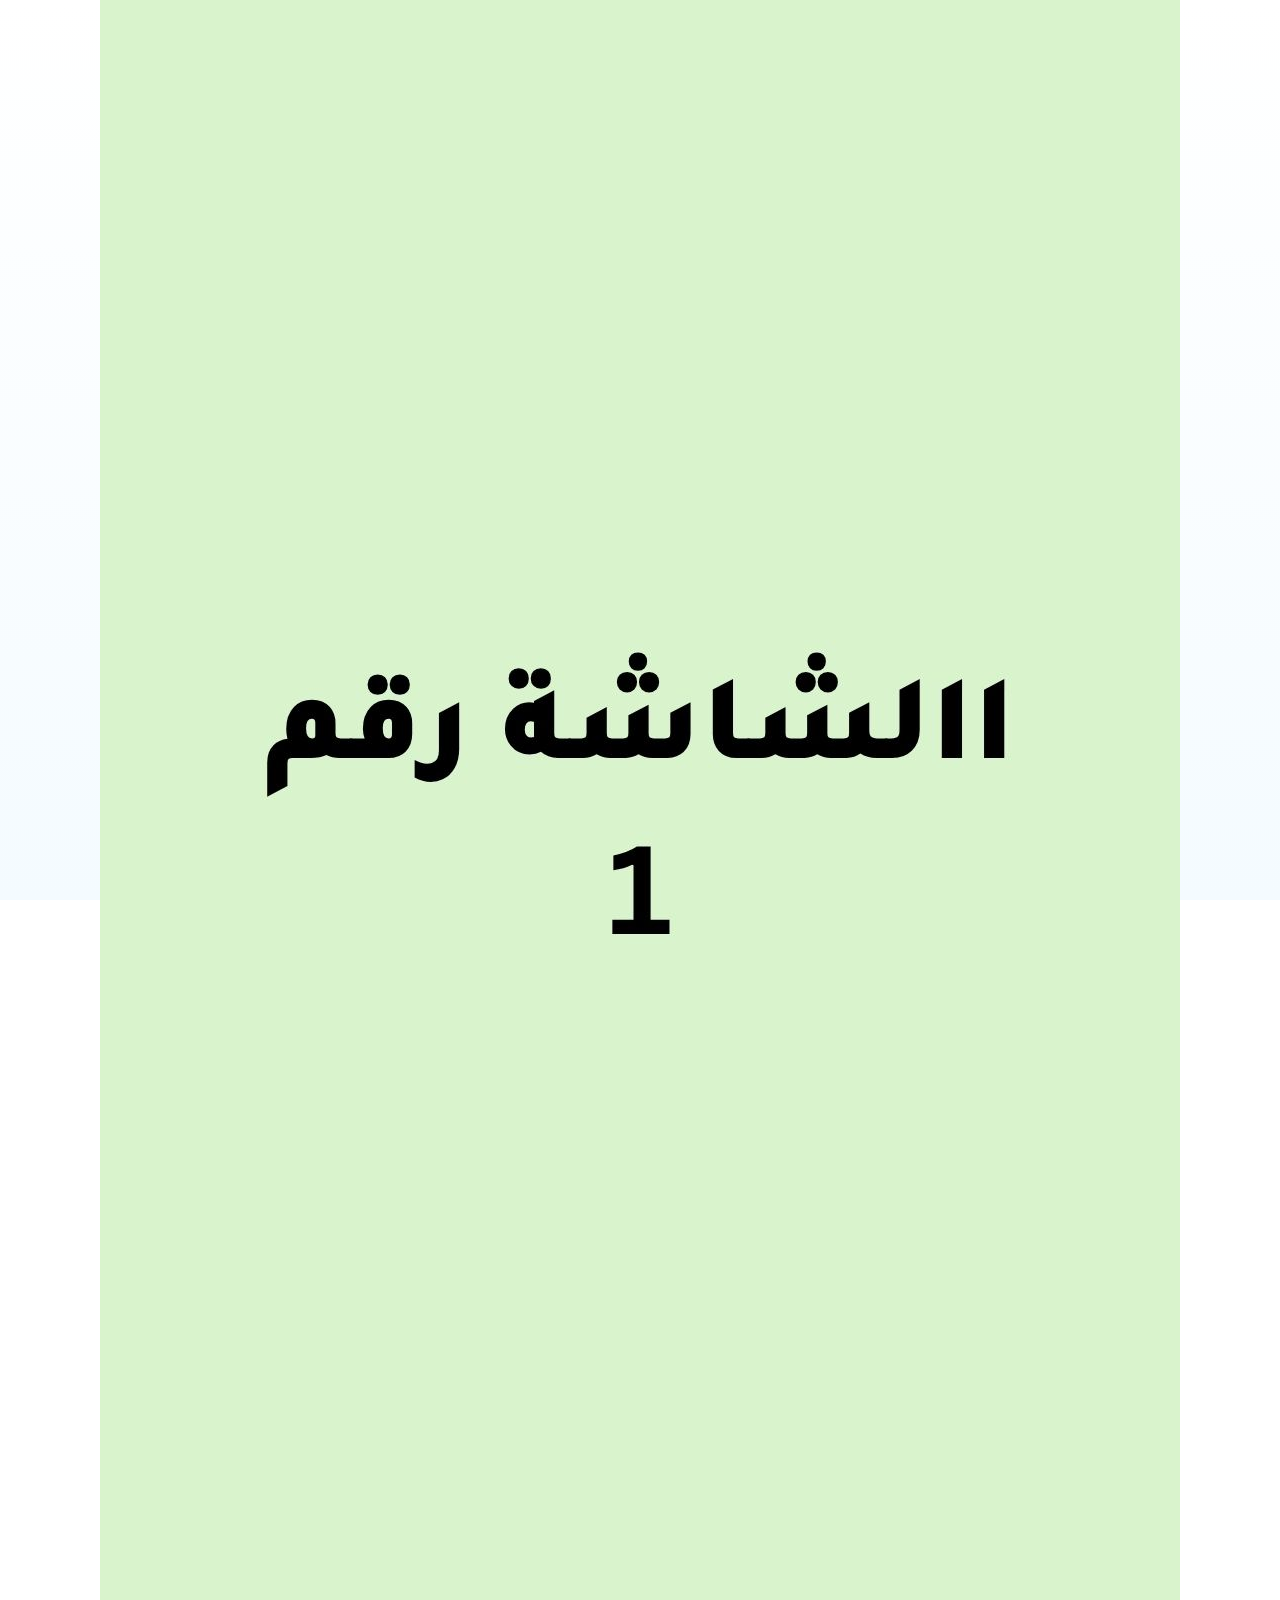
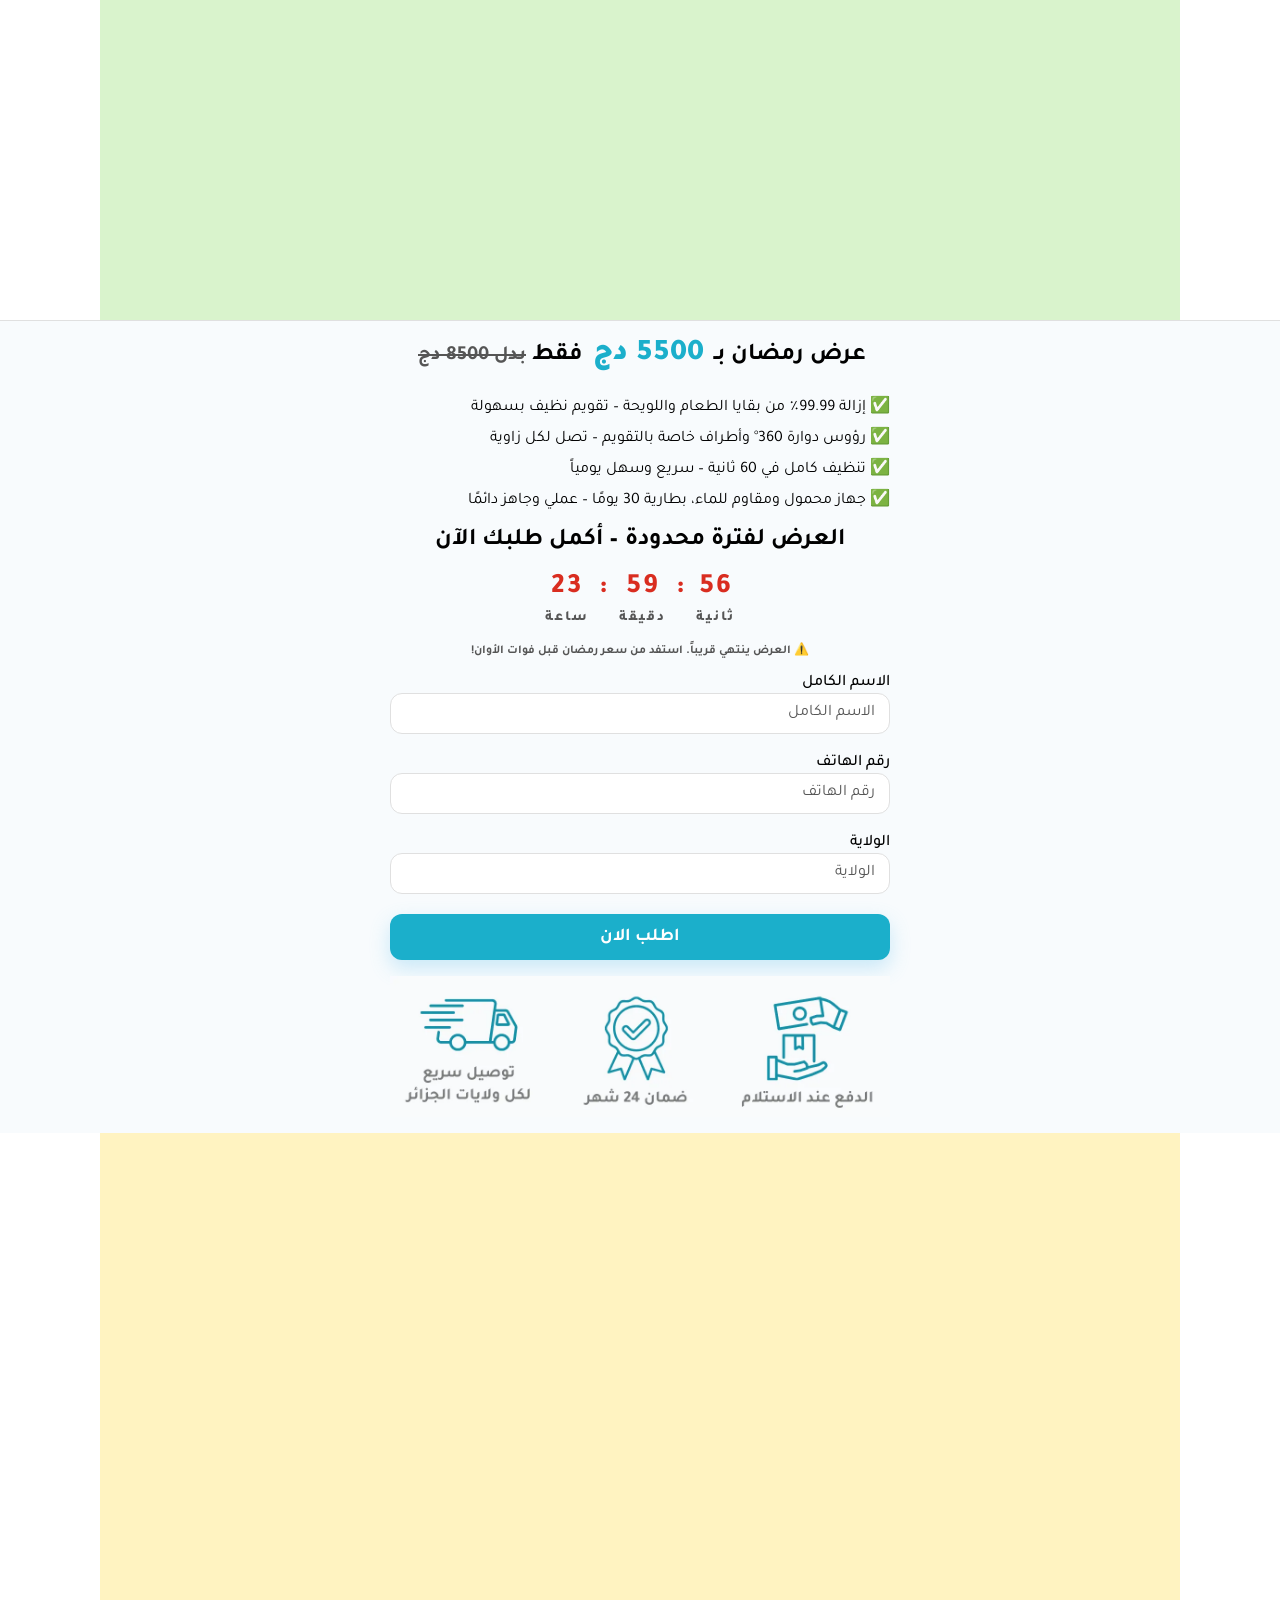
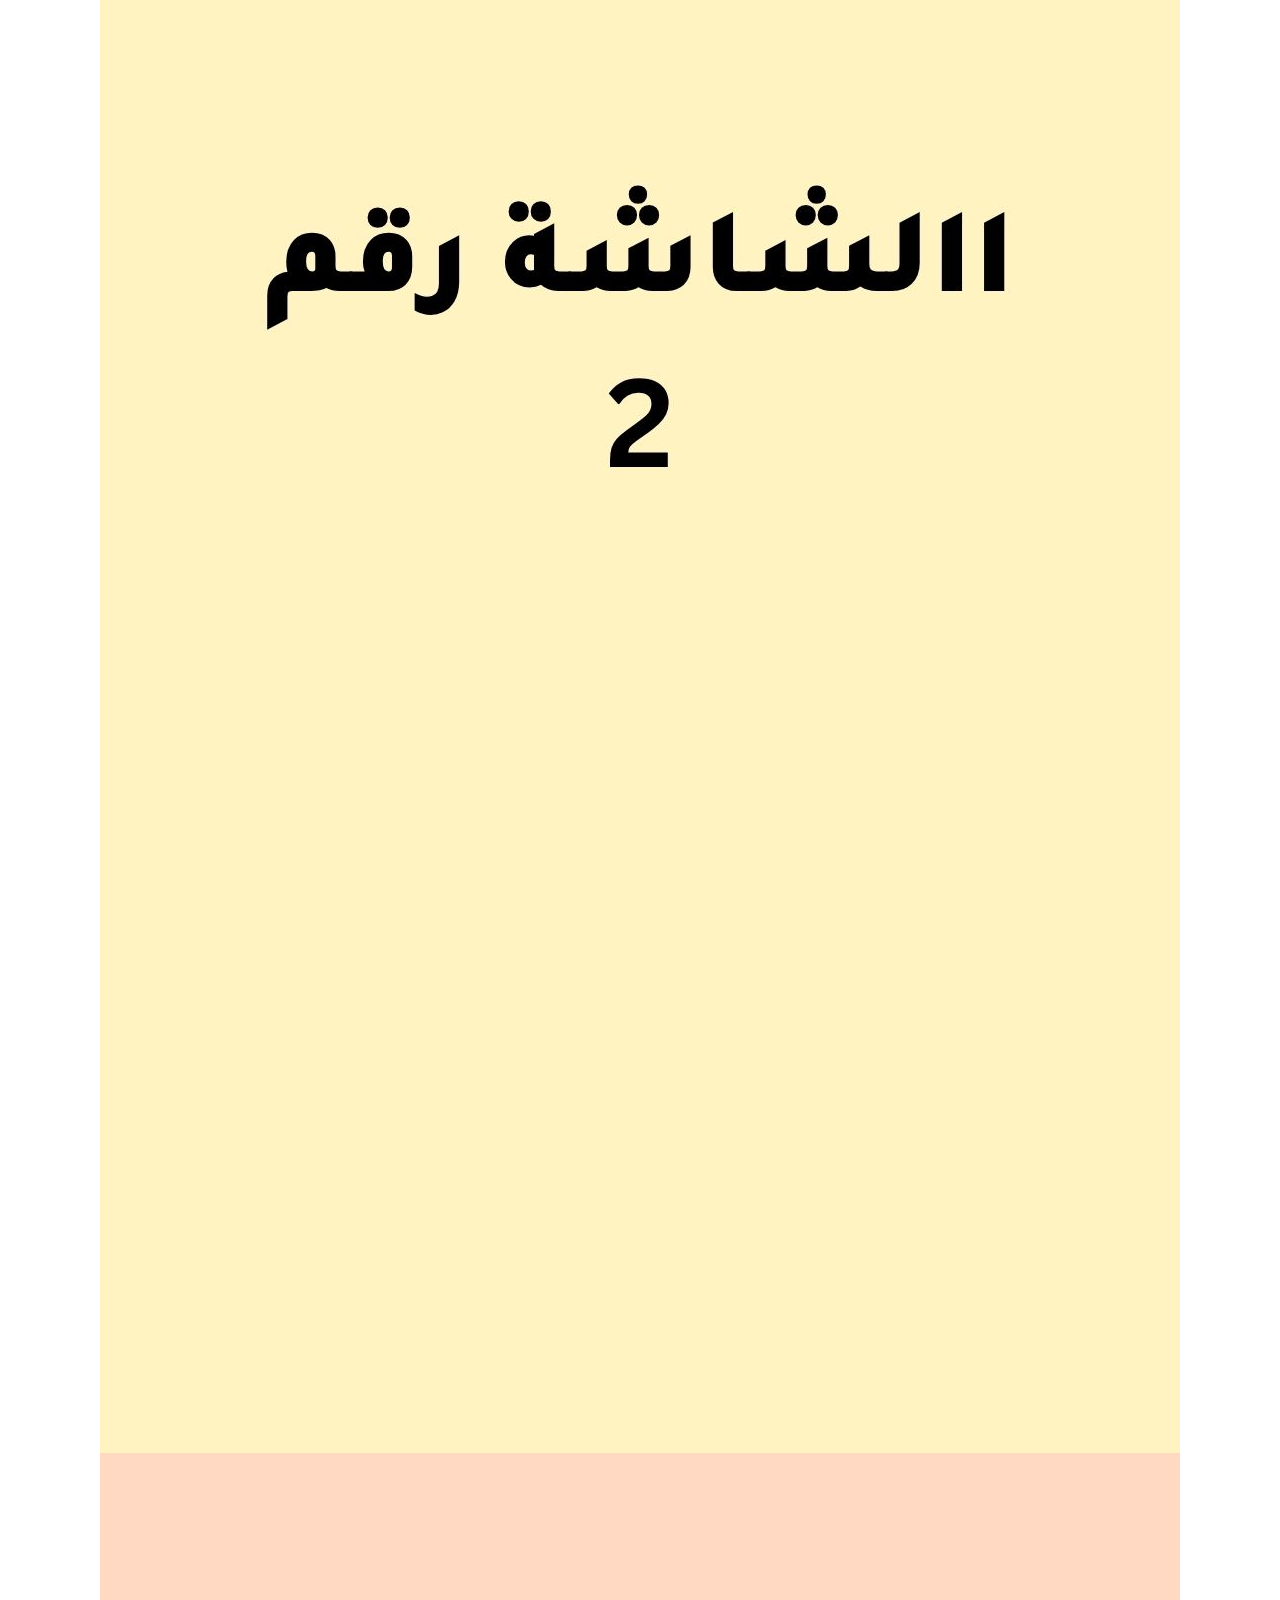
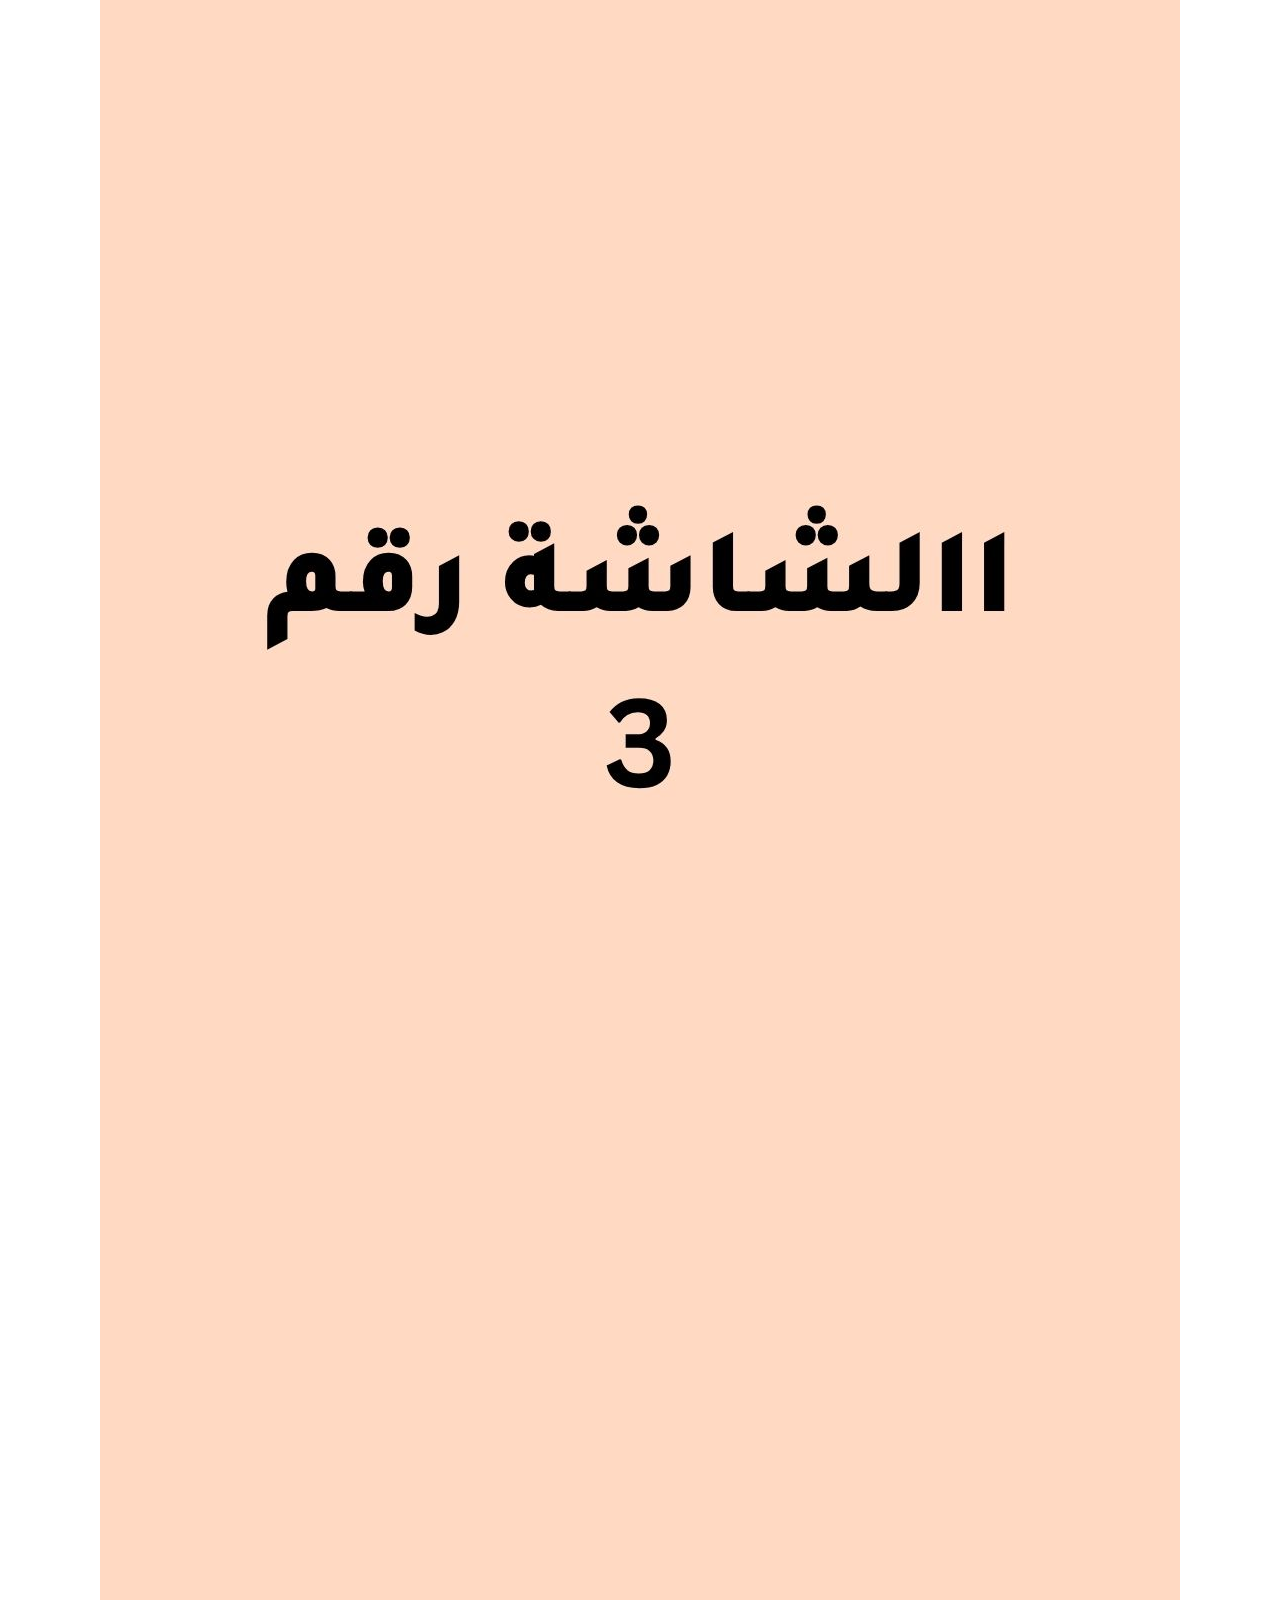
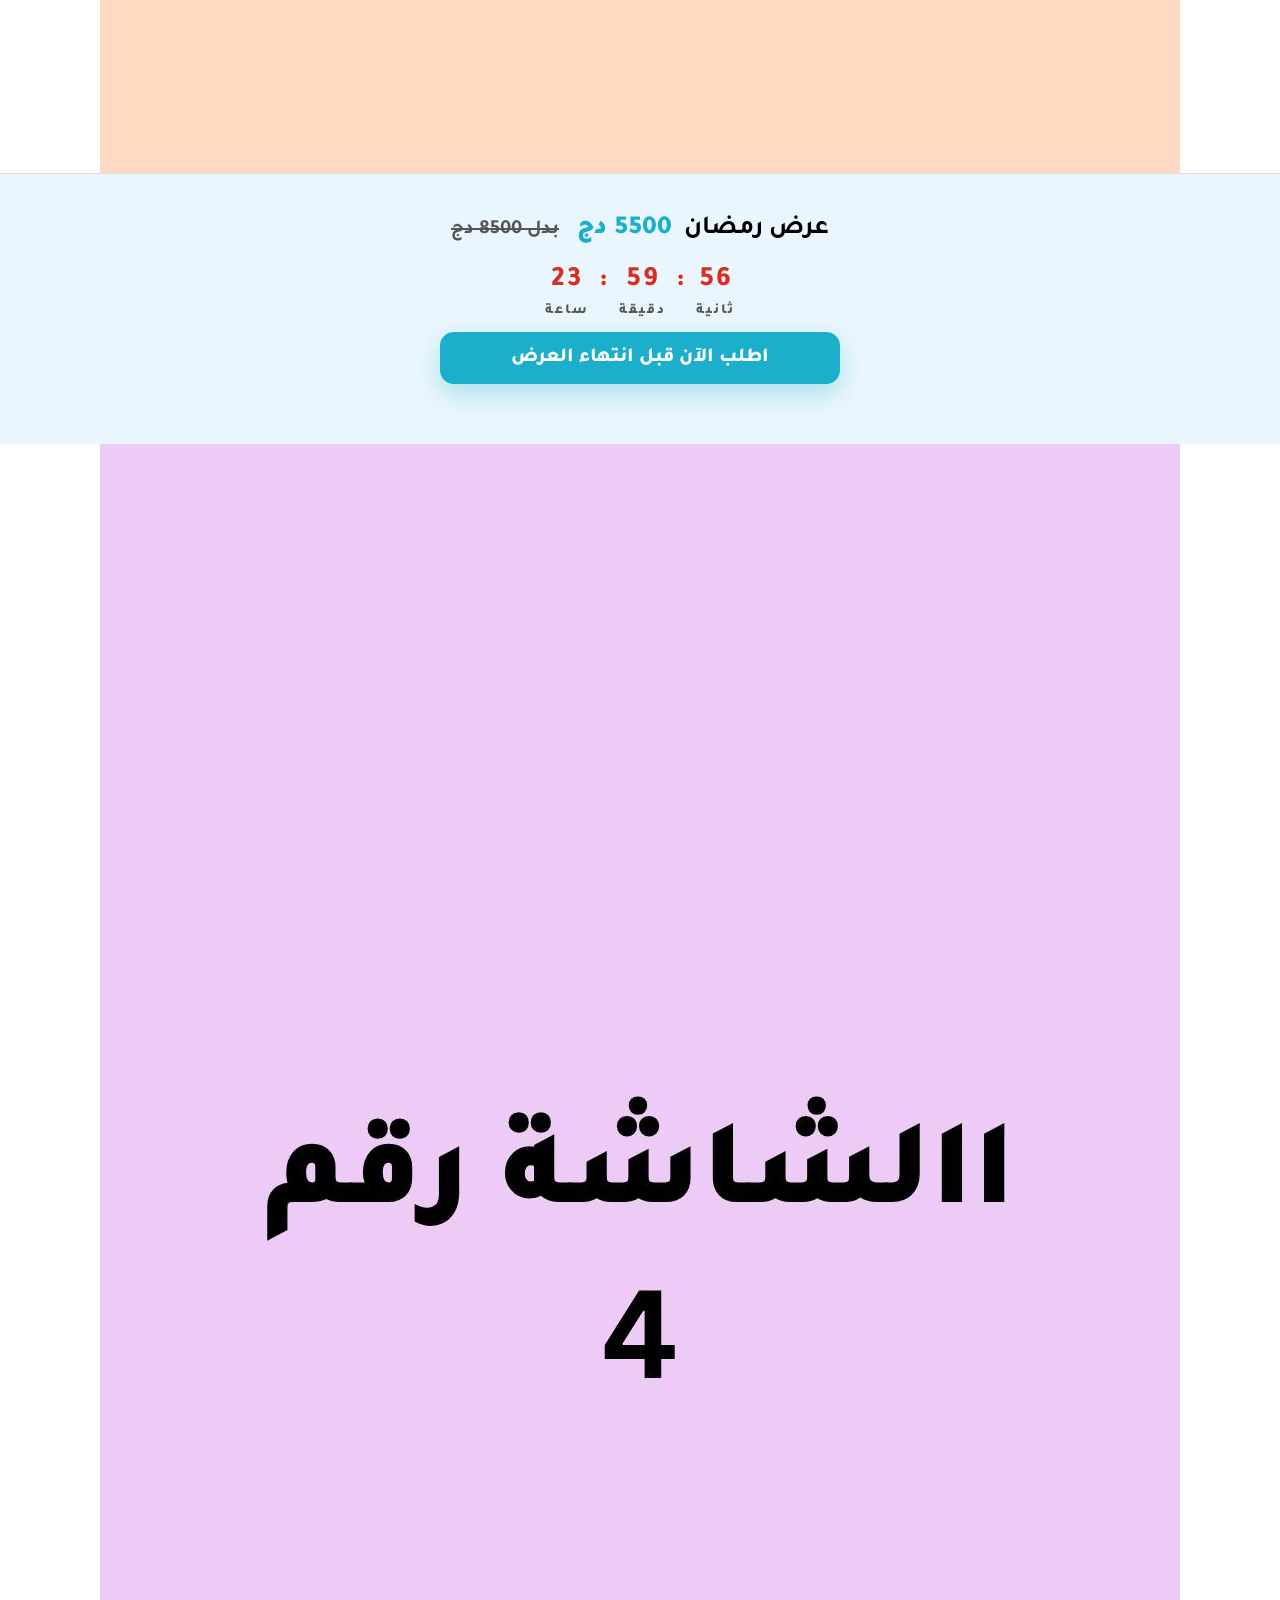
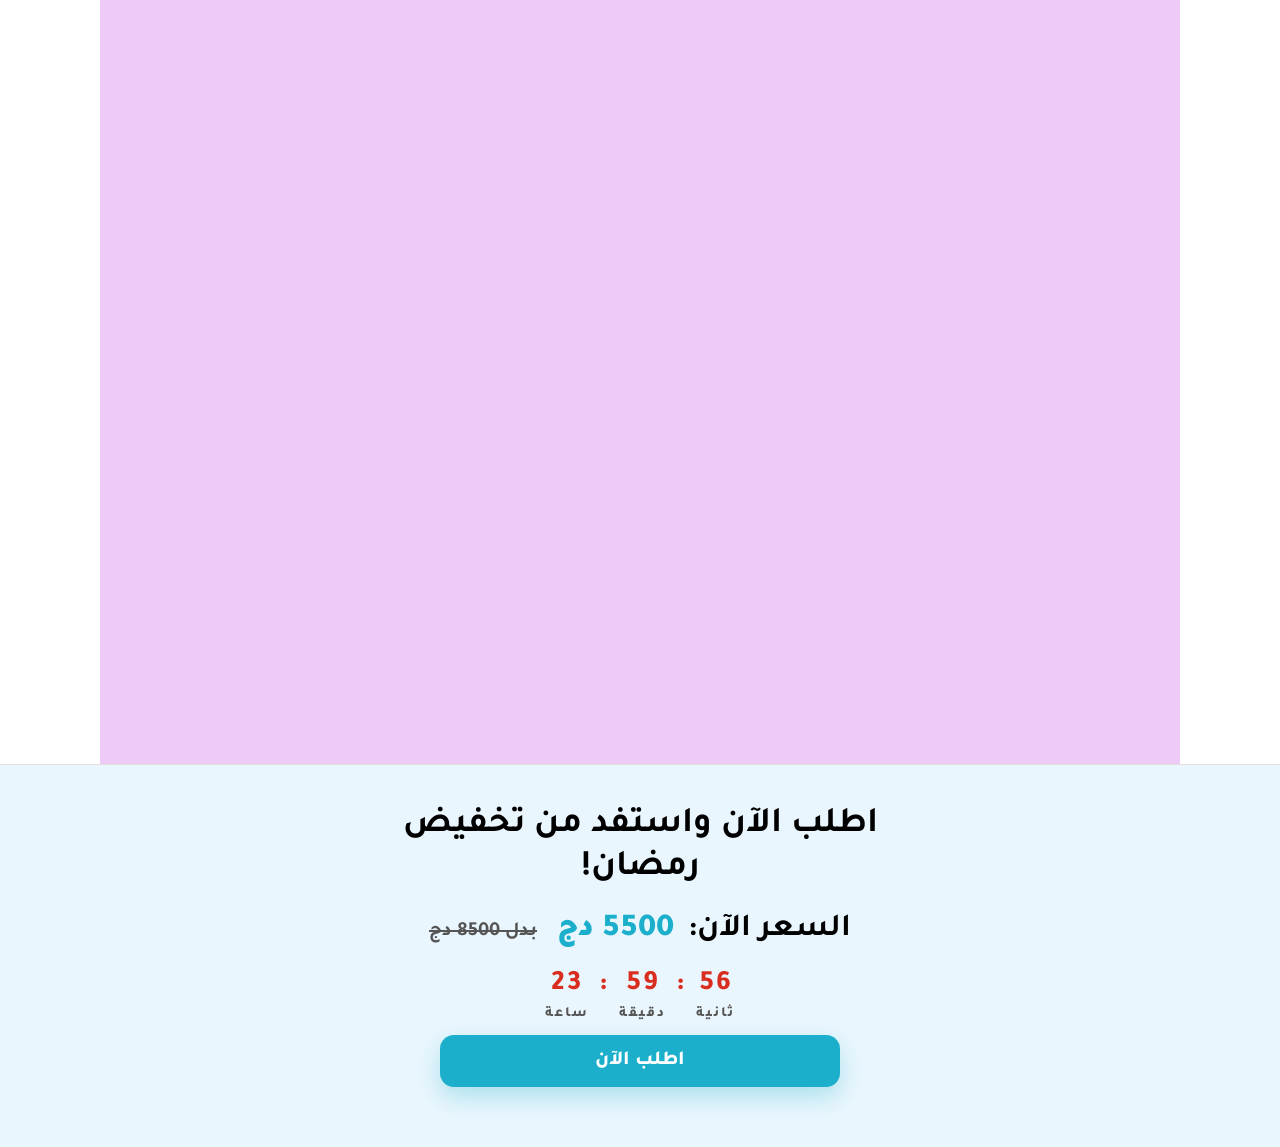
==== dum-target-a.html @ c903010b "Initial commit" ====
<!DOCTYPE html>
<html lang="ar" dir="rtl">
    <head>
        <meta charset="UTF-8">
        <meta name="viewport"
            content="width=device-width, initial-scale=1, viewport-fit=cover">
        <title></title>

        <!-- Google Fonts Tajawal -->
        <link rel="preconnect" href="https://fonts.googleapis.com">
        <link rel="preconnect" href="https://fonts.gstatic.com" crossorigin>
        <link
            href="https://fonts.googleapis.com/css2?family=Tajawal:wght@200;300;400;500;700;800;900&display=swap"
            rel="stylesheet">

        <link rel="stylesheet" href="css/style.css">
        <script src="js/tracking.js"></script>
    </head>
    <body>

        <!-- Screen 1 -->
        <main class="screen">
            <img class="screen__img" src="img/pg1.jpg" alt="الشاشة 1">
        </main>

        <!-- === Formulaire de commande === -->
        <section id="order-section" class="order-form-section">
            <div class="form-container">
                <!-- Note de prix avant le titre -->
                <div class="offer-note tajawal-bold">
                    عرض رمضان بـ
                    <span class="current-price">5500 دج</span> فقط
                    <span class="old-price">بدل 8500 دج</span>
                </div>

                <!-- Points de réassurance avant le formulaire -->
                <div class="form-points">
                    <p>✅ إزالة 99.99٪ من بقايا الطعام واللويحة – تقويم نظيف
                        بسهولة</p>
                    <p>✅ رؤوس دوارة 360° وأطراف خاصة بالتقويم – تصل لكل
                        زاوية</p>
                    <p>✅ تنظيف كامل في 60 ثانية – سريع وسهل يومياً</p>
                    <p>✅ جهاز محمول ومقاوم للماء، بطارية 30 يومًا – عملي وجاهز
                        دائمًا</p>
                </div>

                <h5 class="tajawal-bold form-title">العرض لفترة محدودة – أكمل
                    طلبك الآن</h2>

                <div dir="ltr" class="countdown-box tajawal-bold">
                    <div class="time-box">
                        <span class="hours time-number">23</span>
                        <span class="time-label">ساعة</span>
                    </div>

                    <div class="time-box">
                        <span class="time-separator">:</span>
                        <span class="time-label">&nbsp;</span>
                    </div>

                    <div class="time-box">
                        <span class="minutes time-number">59</span>
                        <span class="time-label">دقيقة</span>
                    </div>

                    <div class="time-box">
                        <span class="time-separator">:</span>
                        <span class="time-label">&nbsp;</span>
                    </div>

                    <div class="time-box">
                        <span class="seconds time-number">00</span>
                        <span class="time-label">ثانية</span>
                    </div>
                </div>

                <h5 class="tajawal-bold form-note">⚠️ العرض ينتهي قريباً. استفد
                    من سعر رمضان قبل فوات الأوان!</h2>

                <form id="orderForm">
                    <label for="fullName" class="tajawal-medium">الاسم
                        الكامل</label>
                    <input type="text" id="fullName" name="fullName"
                        placeholder="الاسم الكامل" required
                        oninvalid="this.setCustomValidity('الرجاء إدخال الاسم الكامل')"
                        oninput="this.setCustomValidity('')">

                    <label for="phone" class="tajawal-medium">رقم الهاتف</label>
                    <input dir="rtl" type="tel" id="phone" name="phone"
                        placeholder="رقم الهاتف" required
                        pattern="^\+?\d{10,15}$"
                        oninvalid="this.setCustomValidity('الرجاء إدخال رقم هاتف صحيح')"
                        oninput="this.setCustomValidity('')">

                    <label for="departement"
                        class="tajawal-medium">الولاية</label>
                    <input type="text" id="departement" name="departement"
                        placeholder="الولاية" required
                        oninvalid="this.setCustomValidity('الرجاء إدخال الولاية')"
                        oninput="this.setCustomValidity('')">
                    <input type="hidden" name="content_id"
                        value="water_flosser">
                    <input type="hidden" name="content_name"
                        value="water flosser">
                    <input type="hidden" name="price" value="5500">
                    <input type="hidden" name="currency" value="DZD">
                    <button type="submit" class="btn tajawal-bold">اطلب
                        الان</button>
                </form>

                <div id="error" class="error" hidden>حدث خطأ أثناء إرسال طلبك.
                    يُرجى التحقق من
                    المعلومات والمحاولة مجددًا.</div>

                <img src="img/trust.webp">
            </div>
        </section>

        <!-- Screen 2 -->
        <main class="screen">
            <img class="screen__img" src="img/pg2.jpg">
        </main>

        <!-- Screen 3 -->
        <main class="screen">
            <img class="screen__img" src="img/pg3.jpg">
        </main>


        <!-- === Rappel CTA Section === -->
        <section class="rappel-cta-section">
            <div class="rappel-cta-container">
                <h2 dir="rtl" class="tajawal-bold rappel-cta-title">
                    عرض رمضان
                    <span class="price-current">5500 دج</span>
                    <span class="price-old">بدل 8500 دج</span>
                </h2>

                <div dir="ltr" class="countdown-box tajawal-bold">
                    <div class="time-box">
                        <span class="hours time-number">23</span>
                        <span class="time-label">ساعة</span>
                    </div>

                    <div class="time-box">
                        <span class="time-separator">:</span>
                        <span class="time-label">&nbsp;</span>
                    </div>

                    <div class="time-box">
                        <span class="minutes time-number">59</span>
                        <span class="time-label">دقيقة</span>
                    </div>

                    <div class="time-box">
                        <span class="time-separator">:</span>
                        <span class="time-label">&nbsp;</span>
                    </div>

                    <div class="time-box">
                        <span class="seconds time-number">00</span>
                        <span class="time-label">ثانية</span>
                    </div>
                </div>

                <button class="rappel-cta-btn tajawal-bold scrollToOrder">
                    اطلب الآن قبل انتهاء العرض
                </button>
            </div>
        </section>

        <!-- Screen 10 -->
        <main class="screen">
            <img class="screen__img" src="img/pg4.jpg">
        </main>


        <!-- === Final CTA Section === -->
        <section class="final-cta-section">
            <div class="final-cta-container">
                <h1 dir="rtl" class="tajawal-bold final-cta-title">اطلب الآن
                    واستفد من تخفيض رمضان!</h1>
                <h2 dir="rtl" class="tajawal-bold final-cta-subtitle">
                    السعر الآن:
                    <span class="price-current">5500 دج</span>
                    <span class="price-old">بدل 8500 دج</span>
                </h2>

                <div dir="ltr" class="countdown-box tajawal-bold">
                    <div class="time-box">
                        <span class="hours time-number">23</span>
                        <span class="time-label">ساعة</span>
                    </div>

                    <div class="time-box">
                        <span class="time-separator">:</span>
                        <span class="time-label">&nbsp;</span>
                    </div>

                    <div class="time-box">
                        <span class="minutes time-number">59</span>
                        <span class="time-label">دقيقة</span>
                    </div>

                    <div class="time-box">
                        <span class="time-separator">:</span>
                        <span class="time-label">&nbsp;</span>
                    </div>

                    <div class="time-box">
                        <span class="seconds time-number">00</span>
                        <span class="time-label">ثانية</span>
                    </div>
                </div>

                <button class="rappel-cta-btn tajawal-bold scrollToOrder">
                    اطلب الآن
                </button>
            </div>
        </section>

        <script src="js/script.js"></script>
    </body>
</html>
---- css/style.css ----
/* === Health Blue Light Theme === */
:root {
  /* === Backgrounds === */
  --bg-primary: #ffffff;
  --bg-secondary: #f8fbfd;
  --surface: #ffffff;

  /* === Text === */
  --text-primary: #000000;
  --text-secondary: #555555;
  --text-muted: #7b7b7b;
  --text-inverted: #ffffff;

  /* === Brand Primary (Health Blue) === */
  --primary-500: #5bbceb;
  --primary-700: #3aa7da;
  --primary-soft: #eaf6fd;

  /* === Accent (Turquoise Action) === */
  --accent-500: #1bafcb;
  --accent-700: #1491a9;
  --accent-soft: #e6f7fa;

  /* === UI === */
  --separator: #e0e0e0;
  --outline: #e0e0e0;

  /* === States === */
  --error: #d92d20;
  --warning: #f4a100;
}

/* === Health Blue Dark Theme === */
:root[data-theme="dark"] {
  /* === Backgrounds === */
  --bg-primary: #1E1E1E;
  --bg-secondary: #2C2C2C;
  --surface: #2C2C2C;

  /* === Text === */
  --text-primary: #F5F5F5;
  --text-secondary: #CCCCCC;
  --text-muted: #AAAAAA;
  --text-inverted: #1E1E1E;

  /* === Brand Primary (Health Blue) === */
  --primary-500: #7AC3F5;
  --primary-700: #5bbceb;
  --primary-soft: #2A2A2A;

  /* === Accent (Turquoise Action) === */
  --accent-500: #2ED1E0;
  --accent-700: #1491a9;
  --accent-soft: #2A2A2A;

  /* === UI === */
  --separator: #444444;
  --outline: #444444;

  /* === States === */
  --error: #FF6B61;
  --warning: #F4A100;
}

/* === Reset / Base === */
* {
  box-sizing: border-box;
  margin: 0;
  padding: 0;
}

html,
body {
  height: 100%;
  color: var(--text-primary);
  font-family: "Tajawal", "Noto Naskh Arabic", "Poppins", system-ui, sans-serif;
  background: var(--bg-primary);
  direction: rtl;
  -webkit-font-smoothing: antialiased;
  -moz-osx-font-smoothing: grayscale;
}

body {
  background: linear-gradient(180deg, #ffffff 0%, #f4fbff 100%);
  overflow-y: auto;
}

/* === Screens / Images 9x16 === */
.screen {
  position: relative;
  width: min(1080px, 100vw);
  margin: 0 auto 0px auto;
}

.screen__img {
  width: 100%;
  height: auto;
  display: block;
  /*border-radius: 12px;*/
}

/* === CTA overlay === */
.cta-img {
  position: absolute;
  left: 0;
  right: 0;
  bottom: calc(clamp(16px, 3.5%, 60px) + env(safe-area-inset-bottom));
  display: flex;
  justify-content: center;
  z-index: 10;
  text-decoration: none;
  -webkit-tap-highlight-color: transparent;
}

.cta-img img {
  width: 80%;
  max-width: 864px;
  height: auto;
  display: block;
  border-radius: 12px;
  user-select: none;
  -webkit-user-drag: none;
  transition:
    filter 0.2s ease,
    transform 0.1s ease;
}

.cta-img:hover img {
  filter: drop-shadow(0 0 20px var(--accent-500));
}

.cta-img:active img {
  transform: translateY(1px);
}

/* === Links styling === */
a {
  color: var(--primary-500);
  text-decoration: none;
}

a:hover {
  color: var(--accent-500);
}

/* === RTL adjustments === */
[dir="rtl"] .screen {
  text-align: right;
}

/* === Formulaire de commande === */
.order-form-section {
  width: 100%;
  display: flex;
  justify-content: center;
  padding: 16px 16px;
  background: var(--bg-secondary);
  border-top: 1px solid var(--separator);
  /*border-radius: 12px 12px 0 0;
  margin-bottom: 40px;*/
}

.form-container {
  max-width: 500px;
  width: 100%;
  display: flex;
  flex-direction: column;
  gap: 16px;
}

.form-title {
  font-size: 24px;
  margin-bottom: 0px;
  text-align: center;
  color: var(--text-primary);
}

.form-note {
  font-size: 12px;
  margin-bottom: 0px;
  text-align: center;
  color: var(--text-secondary);
}

form label {
  font-size: 16px;
  margin-bottom: 8px;
  color: var(--text-primary);
}

form input {
  width: 100%;
  padding: 10px 14px;
  border-radius: 12px;
  border: 1px solid var(--outline);
  background: var(--bg-primary);
  color: var(--text-primary);
  font-family: "Tajawal", sans-serif;
  font-size: 16px;
  margin-bottom: 20px;
}

form input::placeholder {
  color: var(--text-secondary);
}

form input:focus {
  outline: none;
  border-color: var(--primary-500);
  box-shadow: 0 0 0 3px rgba(91, 188, 235, 0.25);
}
form input {
  transition: all 0.2s ease;
}

form input:hover {
  border-color: var(--primary-500);
}

form button.btn {
  width: 100%;
  padding: 12px;
  font-size: 18px;
  background: var(--accent-500);
  color: var(--text-inverted);
  border: none;
  border-radius: 12px;
  cursor: pointer;
  font-family: "Tajawal", sans-serif;
  font-weight: 700;
  transition:
    background 0.2s ease,
    transform 0.1s ease;
  box-shadow: 0 8px 20px rgba(91, 188, 235, 0.3);
}

form button.btn:hover {
  background: var(--accent-700);
}

form button.btn:active {
  transform: translateY(1px);
}

/* Points de réassurance sous le formulaire */
.form-points {
  margin-top: 4px;
  display: flex;
  flex-direction: column;
  gap: 8px;
  font-size: 16px;
  color: var(--text-primary);
  /*text-align: right;  RTL */
}

.form-points p {
  margin: 0;
  /*padding-left: 8px;  espace avant le ✔ */
  position: relative;
}

/* Facultatif : style du check mark pour un peu plus joli */
.form-points p::before {
  content: "✅";
  color: var(--accent-500);
  position: absolute;
  /*right: 0;*/
}

/* === Tajawal font weights === */
.tajawal-extralight {
  font-family: "Tajawal", sans-serif;
  font-weight: 200;
}
.tajawal-light {
  font-family: "Tajawal", sans-serif;
  font-weight: 300;
}
.tajawal-regular {
  font-family: "Tajawal", sans-serif;
  font-weight: 400;
}
.tajawal-medium {
  font-family: "Tajawal", sans-serif;
  font-weight: 500;
}
.tajawal-bold {
  font-family: "Tajawal", sans-serif;
  font-weight: 700;
}
.tajawal-extrabold {
  font-family: "Tajawal", sans-serif;
  font-weight: 800;
}
.tajawal-black {
  font-family: "Tajawal", sans-serif;
  font-weight: 900;
}

.error {
  color: var(--error);
}

.countdown-box {
  align-self: center;
  min-width: 150px;
  /*background: var(--bg-secondary);
  border: 1px solid var(--separator);
  margin-bottom: 18px;
  padding: 10px;*/
  border-radius: 12px;
  text-align: center;
  font-size: 24px;
  color: var(--error);
  letter-spacing: 2px;
}

.countdown-box span {
  font-weight: 800;
}

.countdown-box {
  display: flex;
  align-items: center;
  justify-content: center;
  gap: 10px;
}

.time-box {
  display: flex;
  flex-direction: column;
  align-items: center;
  line-height: 1.2;
}

.time-number {
  font-size: 28px;
  font-weight: 800;
  color: var(--error);
}

.time-label {
  font-size: 14px;
  color: var(--text-secondary);
  margin-top: 4px;
}

.time-separator {
  font-size: 26px;
  font-weight: 800;
  color: var(--error);
}

.container-404 {
  text-align: center;
  max-width: 500px;
  padding: 20px;
  background: var(--bg-secondary);
  border-radius: 16px;

  border: 1px solid var(--separator);
  box-shadow: 0 10px 30px rgba(0, 0, 0, 0.06);
}

.container-404 h1 {
  font-size: 60px;
  margin-bottom: 20px;
  color: var(--accent-500);
}

.container-404 p {
  font-size: 20px;
  margin-bottom: 12px;
  color: var(--text-primary);
}

.container-404 a {
  color: var(--primary-500);
  text-decoration: none;
  font-weight: 700;
  display: inline-block;
  margin-top: 12px;
}

.container-404 a:hover {
  color: var(--accent-500);
  text-decoration: underline;
}

@media (max-width: 600px) {
  .container-404 h1 {
    font-size: 48px;
  }

  .container-404 p {
    font-size: 18px;
  }
}

.offer-note {
  text-align: center;
  margin-bottom: 2px;
  font-size: 24px;
  color: var(--text-primary);
}

.offer-note .current-price {
  font-size: 30px; /* un peu plus grand */
  font-weight: 900;
  color: var(--accent-500); /* couleur d’action / mise en avant */
  margin: 0 4px;
}

.offer-note .old-price {
  font-size: 20px; /* plus petit / discret */
  color: var(--text-secondary);
  text-decoration: line-through; /* barré pour montrer la réduction */
  margin-left: 4px;
}



/* === Final CTA Section === */
.rappel-cta-section, .final-cta-section {
  padding: 40px 16px 60px;
  text-align: center;
  background: var(--primary-soft);
  border-top: 1px solid var(--separator);
}

.rappel-cta-container, .final-cta-container {
  max-width: 600px;
  margin: 0 auto;
}

.rappel-cta-title {
  font-size: 26px;
  margin-bottom: 20px;
  color: var(--text-primary);
}

.final-cta-title {
  font-size: 36px;
  margin-bottom: 20px;
  color: var(--text-primary);
}


.final-cta-subtitle {
  font-size: 32px;
  margin-bottom: 20px;
  color: var(--text-primary);
}

.rappel-cta-title .price-current, .final-cta-subtitle .price-current {
  color: var(--accent-500);
  font-weight: 900;
  margin: 0 6px;
}

.rappel-cta-title .price-old,  .final-cta-subtitle .price-old{
  color: var(--text-secondary);
  text-decoration: line-through;
  font-size: 20px;
  margin-right: 6px;
}

.rappel-cta-btn {
  margin-top: 12px;
  width: 100%;
  max-width: 400px;
  padding: 14px;
  font-size: 20px;
  background: var(--accent-500);
  color: var(--text-inverted);
  border: none;
  border-radius: 14px;
  cursor: pointer;
  font-family: "Tajawal", sans-serif;
  font-weight: 800;
  transition: all 0.2s ease;
  box-shadow: 0 10px 25px rgba(27, 175, 203, 0.3);
}

.rappel-cta-btn:hover {
  background: var(--accent-700);
}

.rappel-cta-btn:active {
  transform: translateY(2px);
}
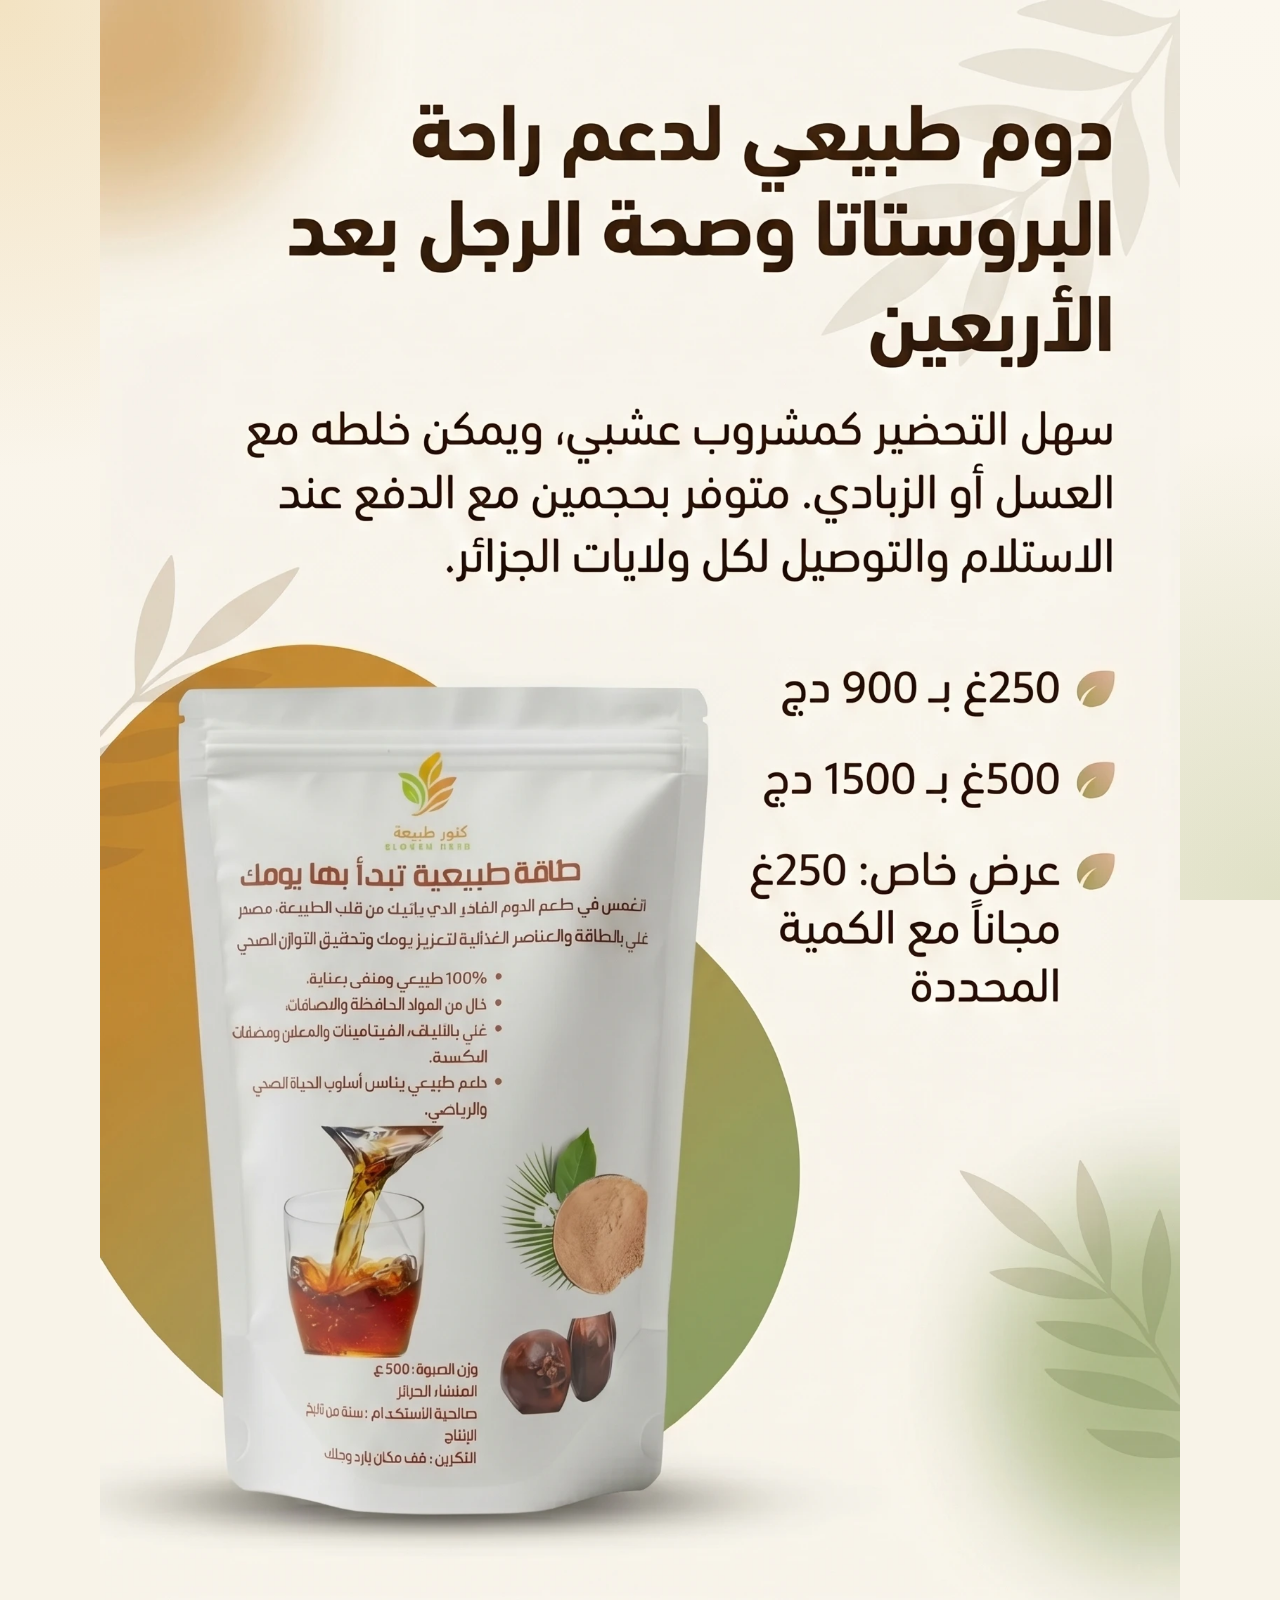
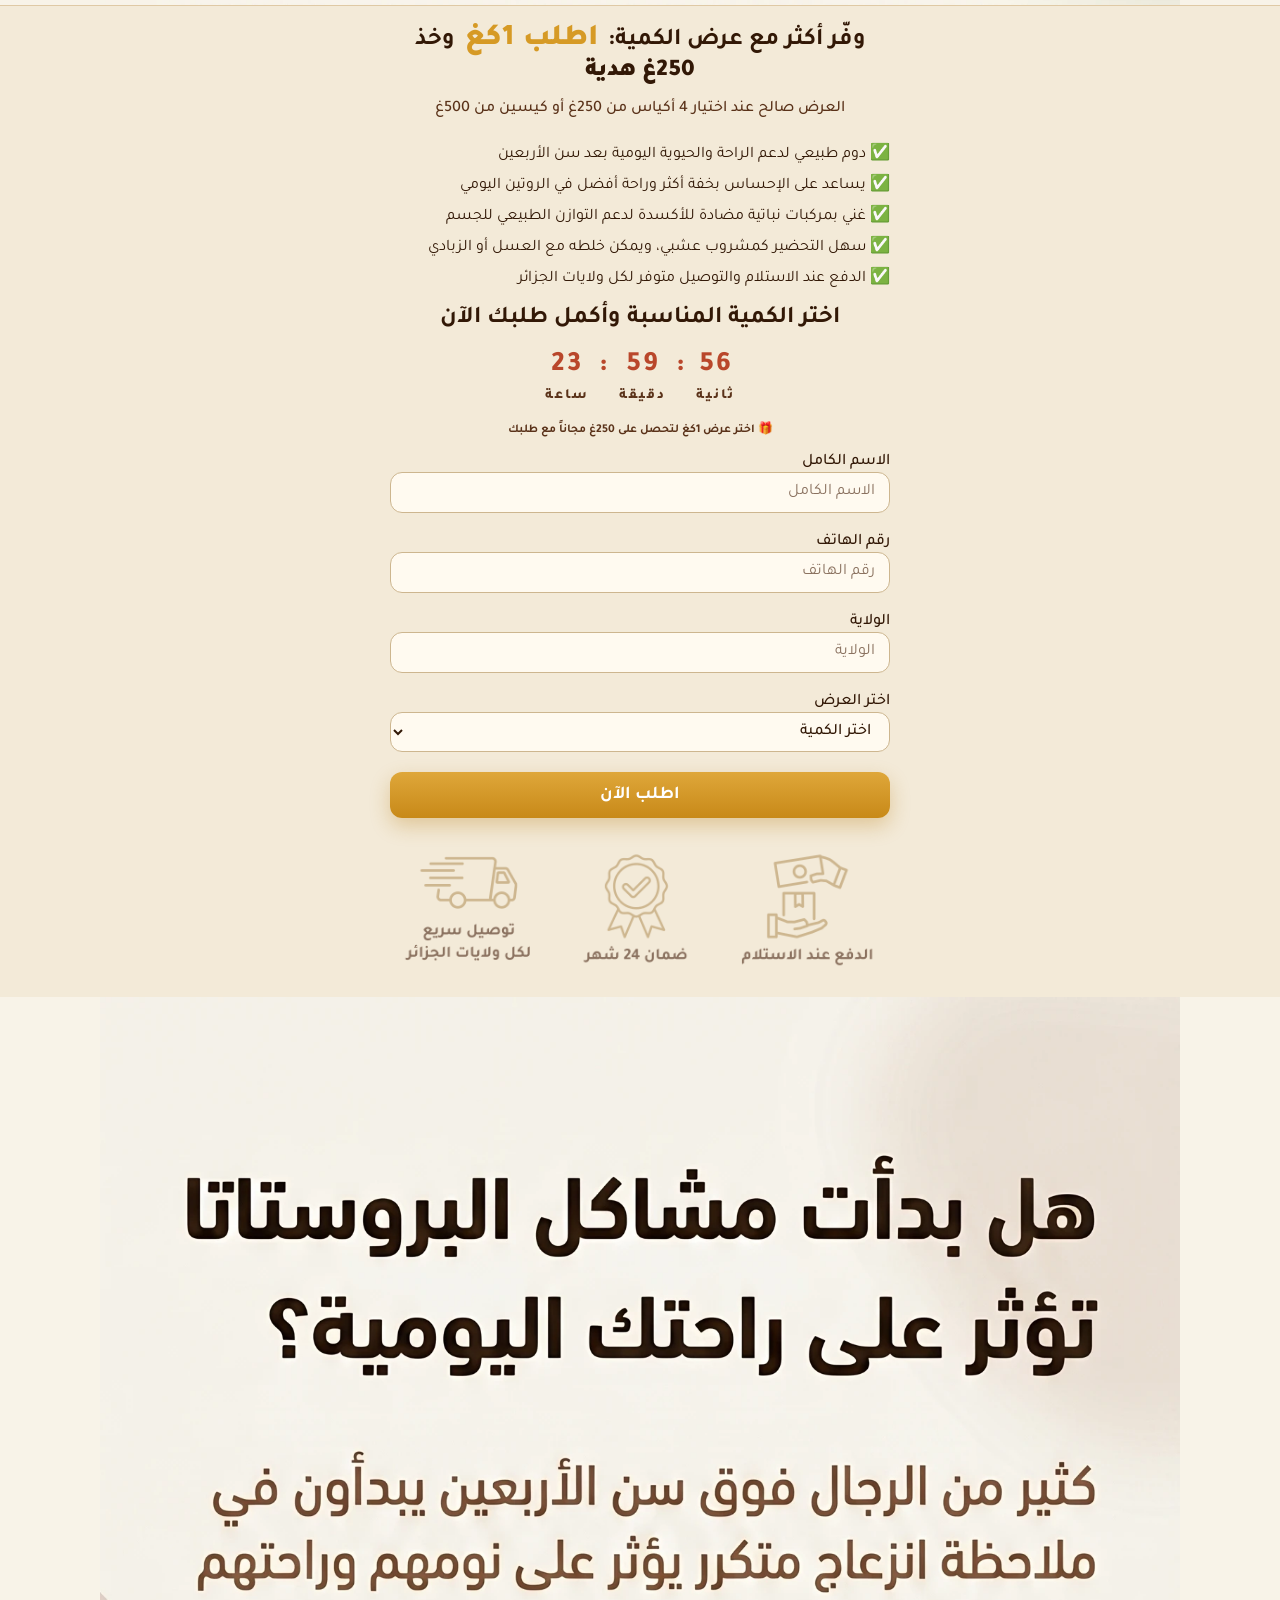
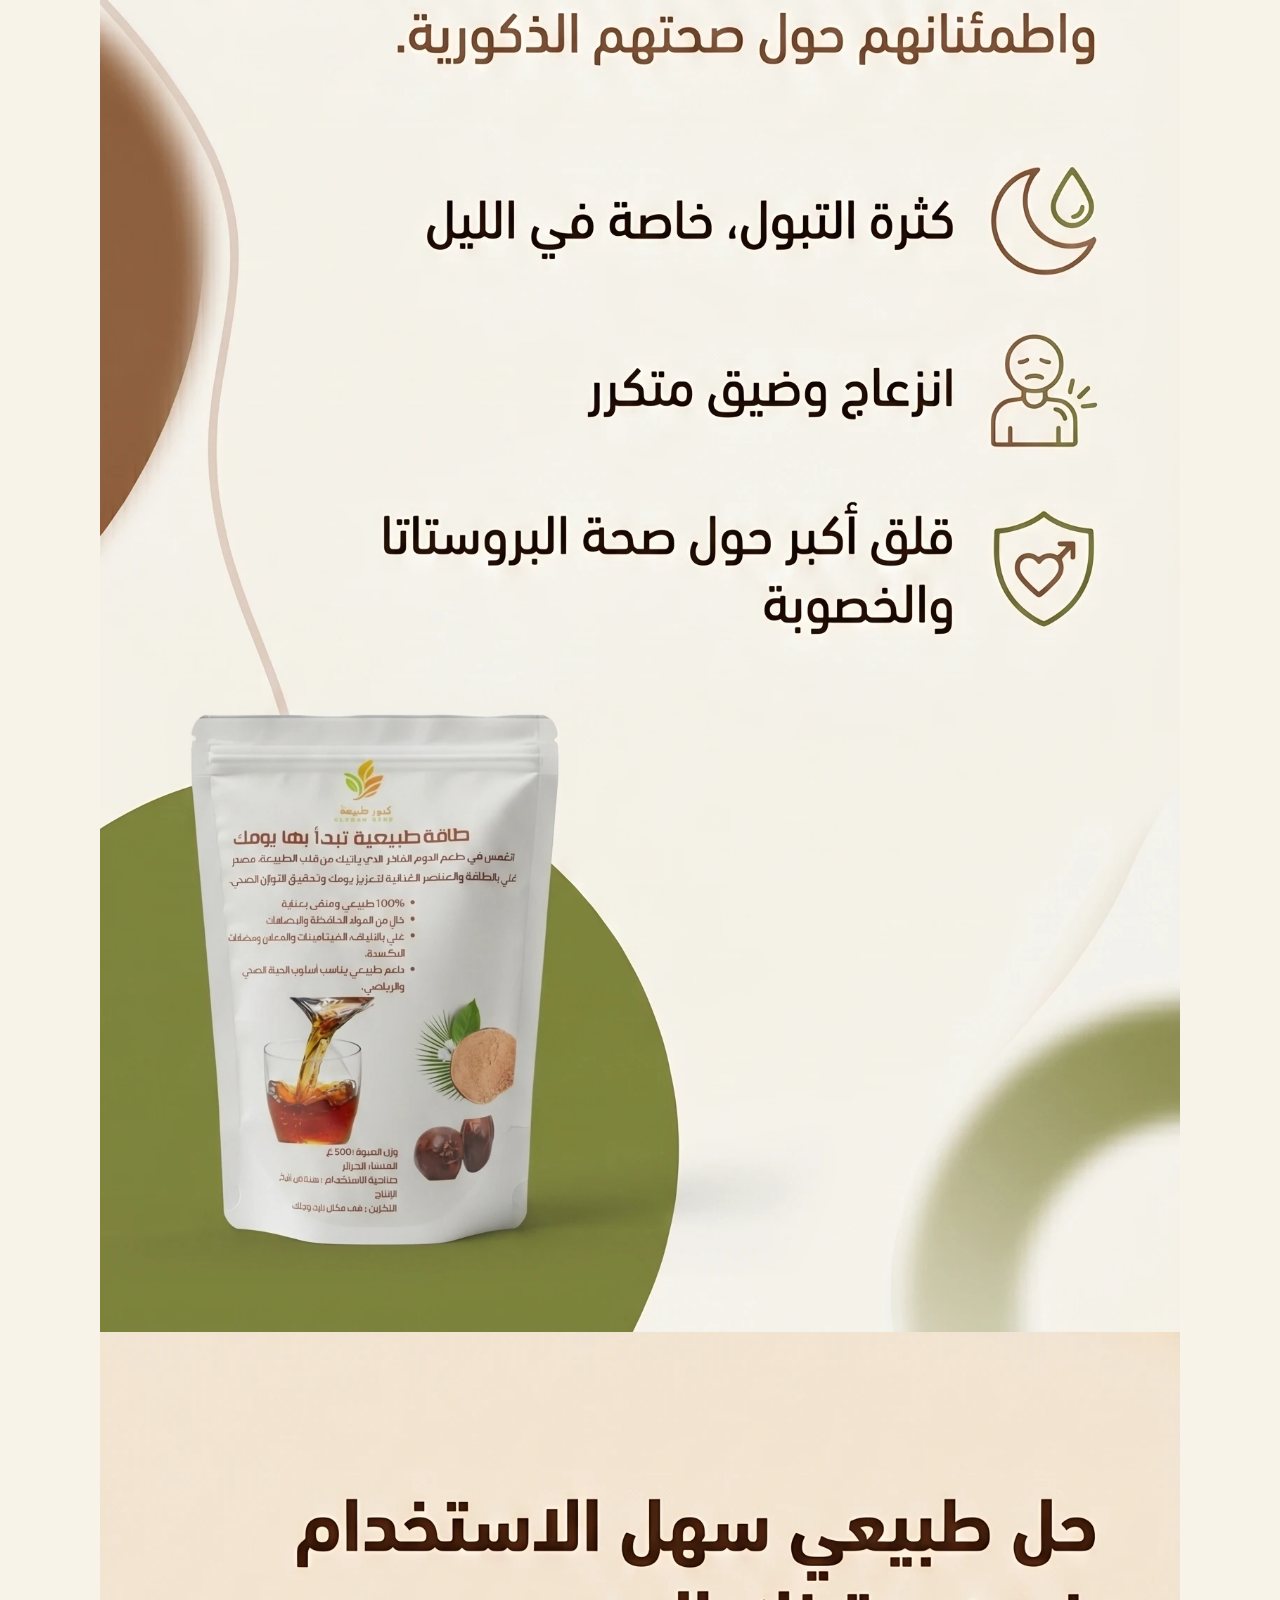
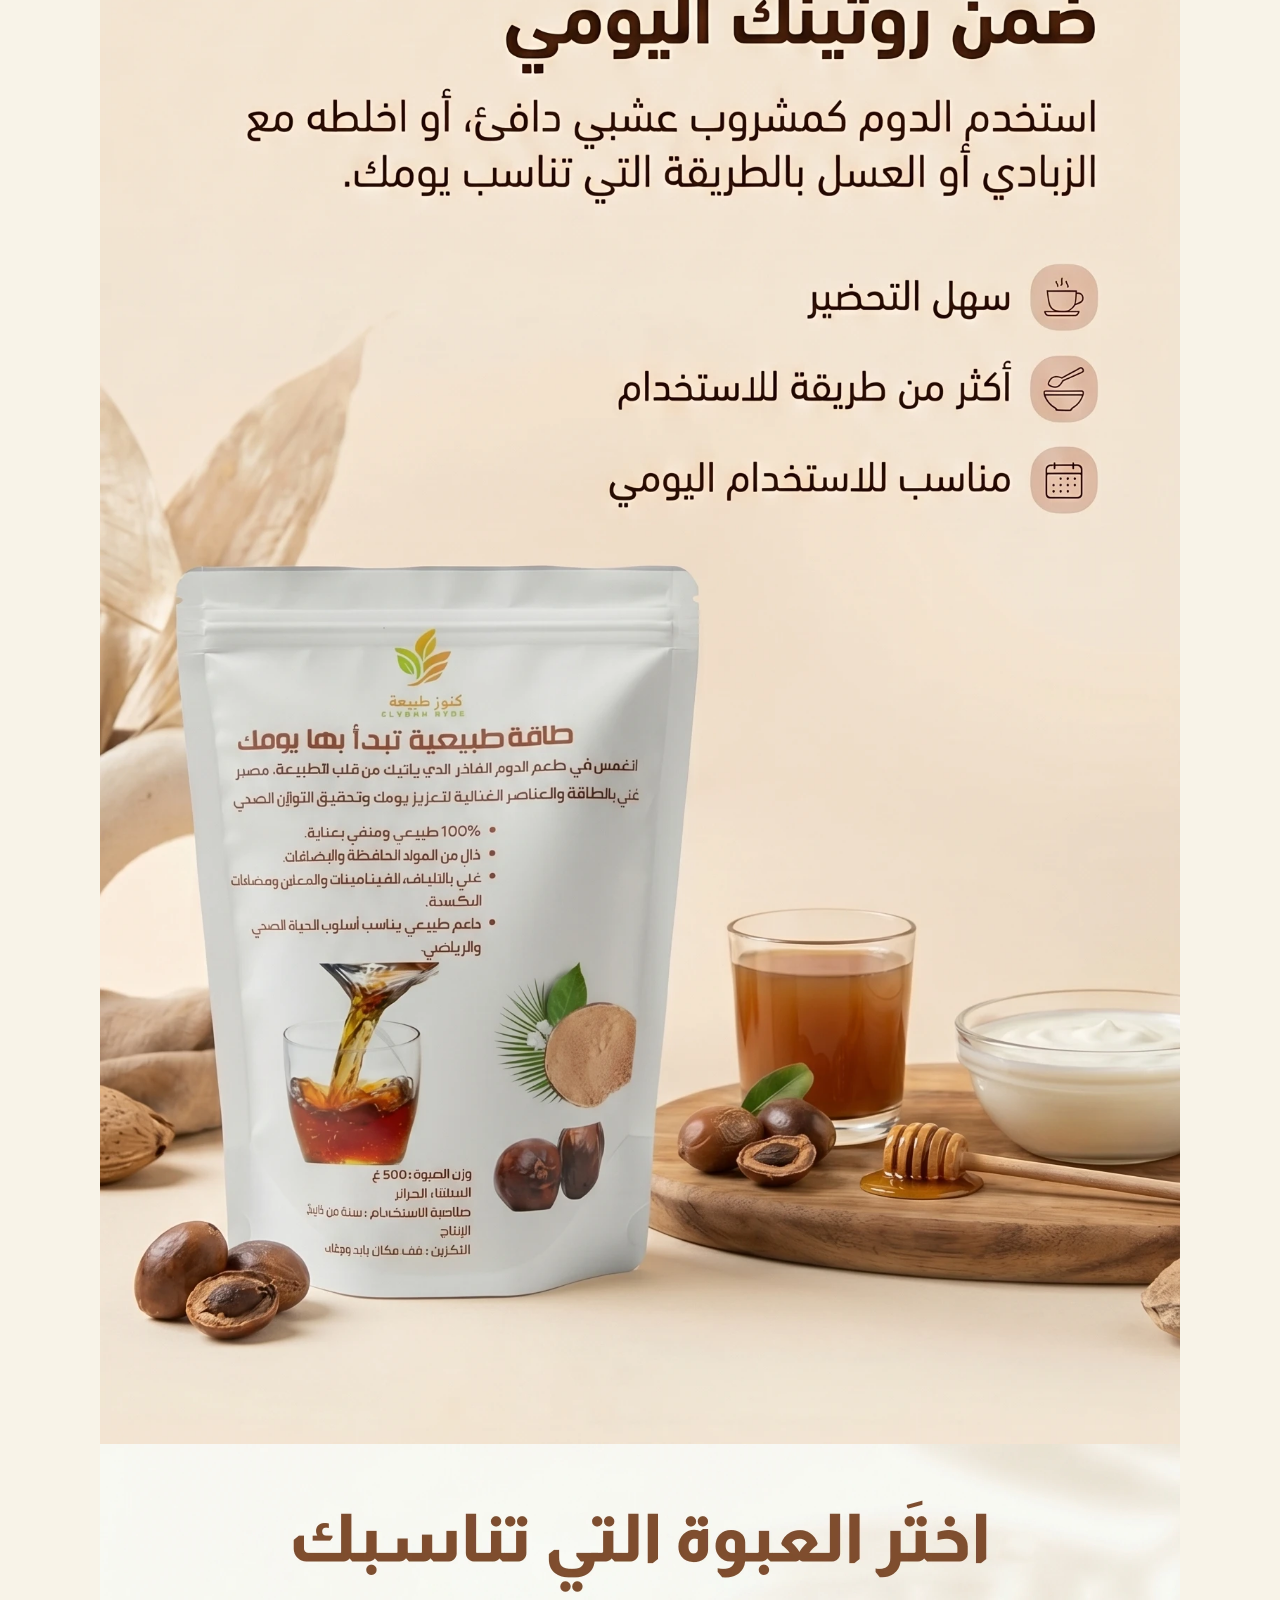
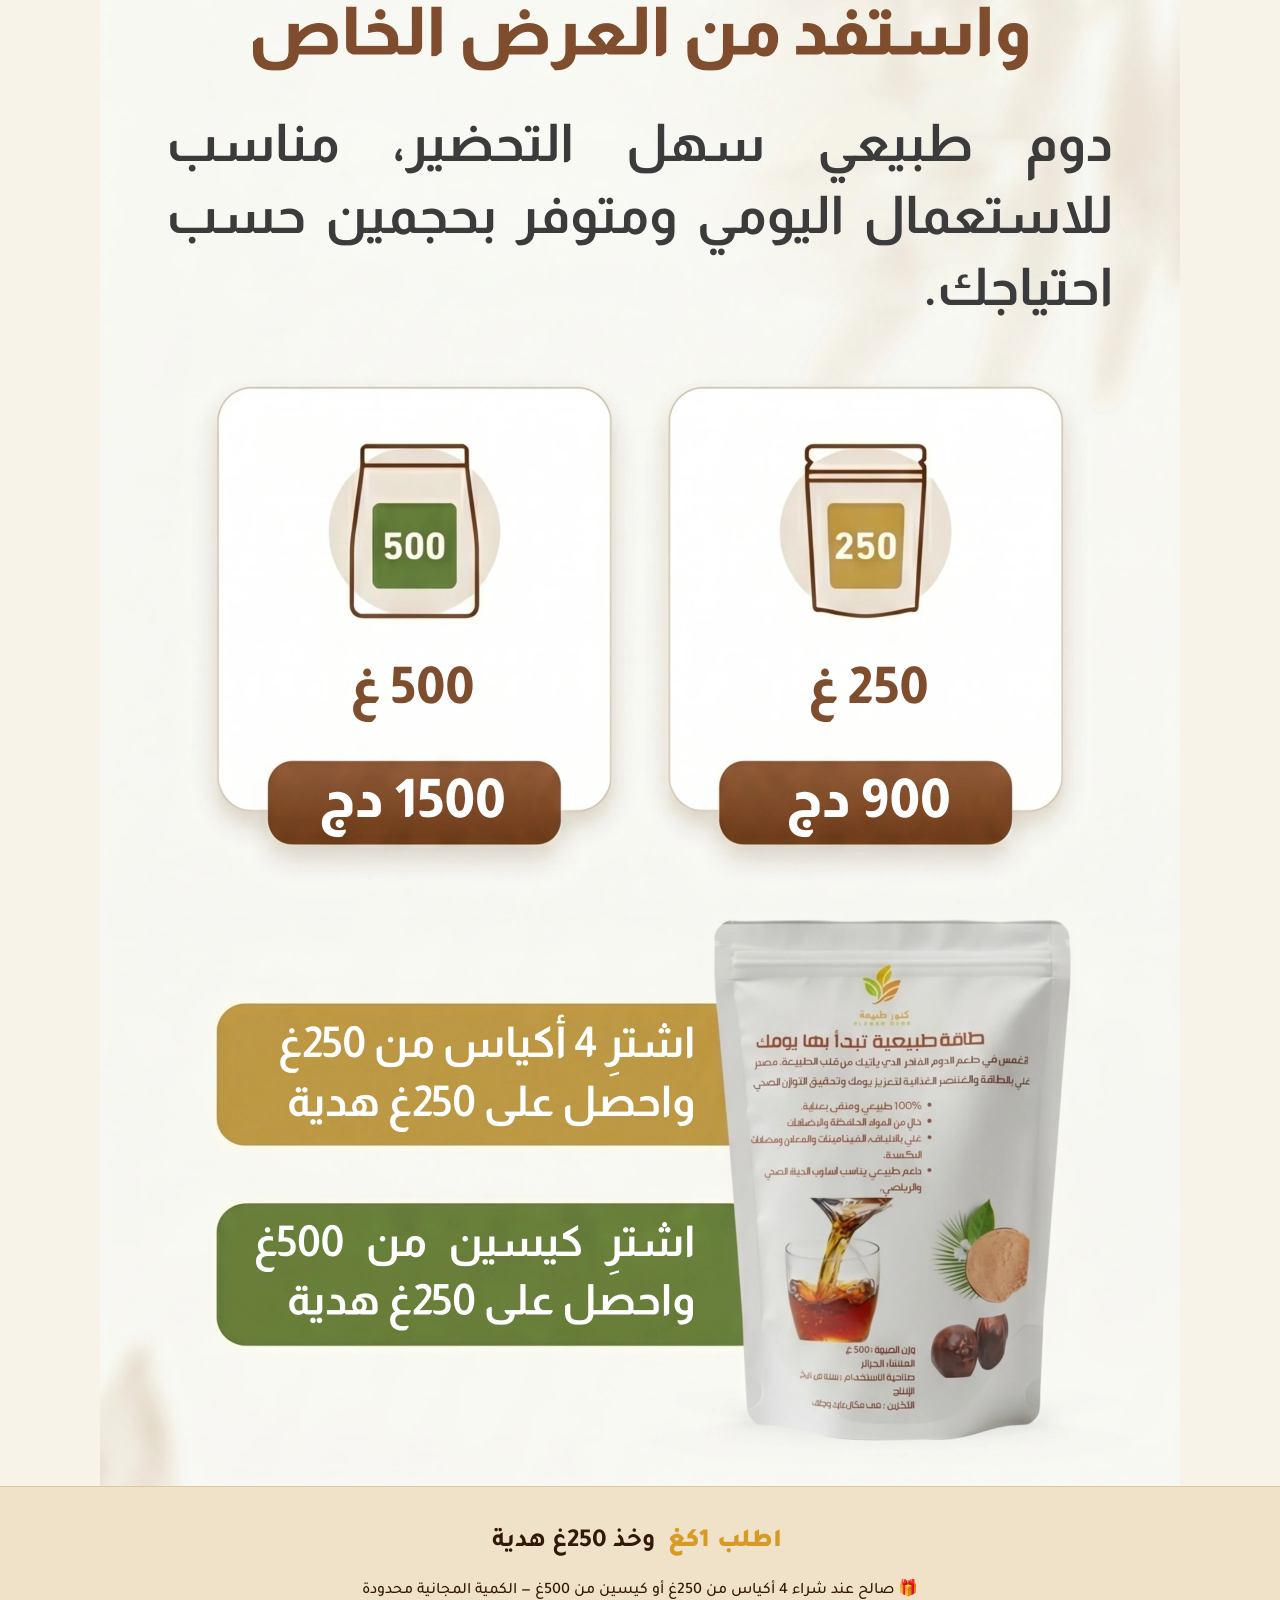
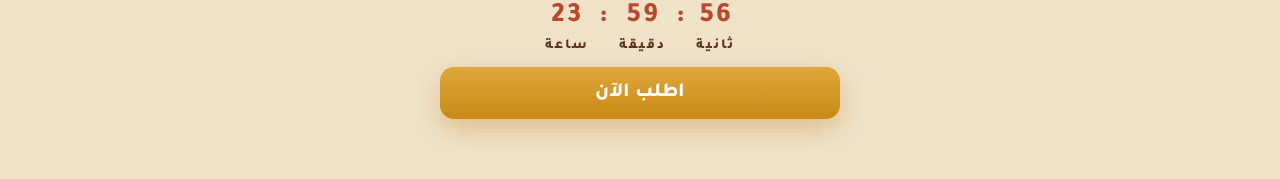
==== commit f5ea2a80: "integration" ====
--- a/dum-target-a.html
+++ b/dum-target-a.html
@@ -1,224 +1,277 @@
 <!DOCTYPE html>
 <html lang="ar" dir="rtl">
-    <head>
-        <meta charset="UTF-8">
-        <meta name="viewport"
-            content="width=device-width, initial-scale=1, viewport-fit=cover">
-        <title></title>
-
-        <!-- Google Fonts Tajawal -->
-        <link rel="preconnect" href="https://fonts.googleapis.com">
-        <link rel="preconnect" href="https://fonts.gstatic.com" crossorigin>
-        <link
-            href="https://fonts.googleapis.com/css2?family=Tajawal:wght@200;300;400;500;700;800;900&display=swap"
-            rel="stylesheet">
-
-        <link rel="stylesheet" href="css/style.css">
-        <script src="js/tracking.js"></script>
-    </head>
-    <body>
-
-        <!-- Screen 1 -->
-        <main class="screen">
-            <img class="screen__img" src="img/pg1.jpg" alt="الشاشة 1">
-        </main>
-
-        <!-- === Formulaire de commande === -->
-        <section id="order-section" class="order-form-section">
-            <div class="form-container">
-                <!-- Note de prix avant le titre -->
-                <div class="offer-note tajawal-bold">
-                    عرض رمضان بـ
-                    <span class="current-price">5500 دج</span> فقط
-                    <span class="old-price">بدل 8500 دج</span>
-                </div>
-
-                <!-- Points de réassurance avant le formulaire -->
-                <div class="form-points">
-                    <p>✅ إزالة 99.99٪ من بقايا الطعام واللويحة – تقويم نظيف
-                        بسهولة</p>
-                    <p>✅ رؤوس دوارة 360° وأطراف خاصة بالتقويم – تصل لكل
-                        زاوية</p>
-                    <p>✅ تنظيف كامل في 60 ثانية – سريع وسهل يومياً</p>
-                    <p>✅ جهاز محمول ومقاوم للماء، بطارية 30 يومًا – عملي وجاهز
-                        دائمًا</p>
-                </div>
-
-                <h5 class="tajawal-bold form-title">العرض لفترة محدودة – أكمل
-                    طلبك الآن</h2>
-
-                <div dir="ltr" class="countdown-box tajawal-bold">
-                    <div class="time-box">
-                        <span class="hours time-number">23</span>
-                        <span class="time-label">ساعة</span>
-                    </div>
-
-                    <div class="time-box">
-                        <span class="time-separator">:</span>
-                        <span class="time-label">&nbsp;</span>
-                    </div>
-
-                    <div class="time-box">
-                        <span class="minutes time-number">59</span>
-                        <span class="time-label">دقيقة</span>
-                    </div>
-
-                    <div class="time-box">
-                        <span class="time-separator">:</span>
-                        <span class="time-label">&nbsp;</span>
-                    </div>
-
-                    <div class="time-box">
-                        <span class="seconds time-number">00</span>
-                        <span class="time-label">ثانية</span>
-                    </div>
-                </div>
-
-                <h5 class="tajawal-bold form-note">⚠️ العرض ينتهي قريباً. استفد
-                    من سعر رمضان قبل فوات الأوان!</h2>
-
-                <form id="orderForm">
-                    <label for="fullName" class="tajawal-medium">الاسم
-                        الكامل</label>
-                    <input type="text" id="fullName" name="fullName"
-                        placeholder="الاسم الكامل" required
-                        oninvalid="this.setCustomValidity('الرجاء إدخال الاسم الكامل')"
-                        oninput="this.setCustomValidity('')">
-
-                    <label for="phone" class="tajawal-medium">رقم الهاتف</label>
-                    <input dir="rtl" type="tel" id="phone" name="phone"
-                        placeholder="رقم الهاتف" required
-                        pattern="^\+?\d{10,15}$"
-                        oninvalid="this.setCustomValidity('الرجاء إدخال رقم هاتف صحيح')"
-                        oninput="this.setCustomValidity('')">
-
-                    <label for="departement"
-                        class="tajawal-medium">الولاية</label>
-                    <input type="text" id="departement" name="departement"
-                        placeholder="الولاية" required
-                        oninvalid="this.setCustomValidity('الرجاء إدخال الولاية')"
-                        oninput="this.setCustomValidity('')">
-                    <input type="hidden" name="content_id"
-                        value="water_flosser">
-                    <input type="hidden" name="content_name"
-                        value="water flosser">
-                    <input type="hidden" name="price" value="5500">
-                    <input type="hidden" name="currency" value="DZD">
-                    <button type="submit" class="btn tajawal-bold">اطلب
-                        الان</button>
-                </form>
-
-                <div id="error" class="error" hidden>حدث خطأ أثناء إرسال طلبك.
-                    يُرجى التحقق من
-                    المعلومات والمحاولة مجددًا.</div>
-
-                <img src="img/trust.webp">
-            </div>
-        </section>
-
-        <!-- Screen 2 -->
-        <main class="screen">
-            <img class="screen__img" src="img/pg2.jpg">
-        </main>
-
-        <!-- Screen 3 -->
-        <main class="screen">
-            <img class="screen__img" src="img/pg3.jpg">
-        </main>
-
-
-        <!-- === Rappel CTA Section === -->
-        <section class="rappel-cta-section">
-            <div class="rappel-cta-container">
-                <h2 dir="rtl" class="tajawal-bold rappel-cta-title">
-                    عرض رمضان
-                    <span class="price-current">5500 دج</span>
-                    <span class="price-old">بدل 8500 دج</span>
-                </h2>
-
-                <div dir="ltr" class="countdown-box tajawal-bold">
-                    <div class="time-box">
-                        <span class="hours time-number">23</span>
-                        <span class="time-label">ساعة</span>
-                    </div>
-
-                    <div class="time-box">
-                        <span class="time-separator">:</span>
-                        <span class="time-label">&nbsp;</span>
-                    </div>
-
-                    <div class="time-box">
-                        <span class="minutes time-number">59</span>
-                        <span class="time-label">دقيقة</span>
-                    </div>
-
-                    <div class="time-box">
-                        <span class="time-separator">:</span>
-                        <span class="time-label">&nbsp;</span>
-                    </div>
-
-                    <div class="time-box">
-                        <span class="seconds time-number">00</span>
-                        <span class="time-label">ثانية</span>
-                    </div>
-                </div>
-
-                <button class="rappel-cta-btn tajawal-bold scrollToOrder">
-                    اطلب الآن قبل انتهاء العرض
-                </button>
-            </div>
-        </section>
-
-        <!-- Screen 10 -->
-        <main class="screen">
-            <img class="screen__img" src="img/pg4.jpg">
-        </main>
-
-
-        <!-- === Final CTA Section === -->
-        <section class="final-cta-section">
-            <div class="final-cta-container">
-                <h1 dir="rtl" class="tajawal-bold final-cta-title">اطلب الآن
-                    واستفد من تخفيض رمضان!</h1>
-                <h2 dir="rtl" class="tajawal-bold final-cta-subtitle">
-                    السعر الآن:
-                    <span class="price-current">5500 دج</span>
-                    <span class="price-old">بدل 8500 دج</span>
-                </h2>
-
-                <div dir="ltr" class="countdown-box tajawal-bold">
-                    <div class="time-box">
-                        <span class="hours time-number">23</span>
-                        <span class="time-label">ساعة</span>
-                    </div>
-
-                    <div class="time-box">
-                        <span class="time-separator">:</span>
-                        <span class="time-label">&nbsp;</span>
-                    </div>
-
-                    <div class="time-box">
-                        <span class="minutes time-number">59</span>
-                        <span class="time-label">دقيقة</span>
-                    </div>
-
-                    <div class="time-box">
-                        <span class="time-separator">:</span>
-                        <span class="time-label">&nbsp;</span>
-                    </div>
-
-                    <div class="time-box">
-                        <span class="seconds time-number">00</span>
-                        <span class="time-label">ثانية</span>
-                    </div>
-                </div>
-
-                <button class="rappel-cta-btn tajawal-bold scrollToOrder">
+
+<head>
+    <meta charset="UTF-8">
+    <meta name="viewport" content="width=device-width, initial-scale=1, viewport-fit=cover">
+    <title></title>
+
+    <!-- Google Fonts Tajawal -->
+    <link rel="preconnect" href="https://fonts.googleapis.com">
+    <link rel="preconnect" href="https://fonts.gstatic.com" crossorigin>
+    <link
+        href="https://fonts.googleapis.com/css2?family=Tajawal:wght@200;300;400;500;700;800;900&display=swap"
+        rel="stylesheet"
+    >
+
+    <link rel="stylesheet" href="css/style.css">
+    <script src="js/tracking.js"></script>
+</head>
+
+<body>
+
+    <!-- Screen 1 -->
+    <main class="screen">
+        <img class="screen__img" src="img/pg1.webp" alt="الشاشة 1">
+    </main>
+
+    <!-- === Formulaire de commande === -->
+    <section id="order-section" class="order-form-section">
+        <div class="form-container">
+
+            <!-- Offre -->
+            <div class="offer-note tajawal-bold">
+                وفّر أكثر مع عرض الكمية:
+                <span class="current-price">اطلب 1كغ</span>
+                وخذ
+                <span class="gift-badge">250غ هدية</span>
+            </div>
+
+            <div class="offer-condition tajawal-medium">
+                العرض صالح عند اختيار 4 أكياس من 250غ أو كيسين من 500غ
+            </div>
+
+            <!-- Points de réassurance -->
+            <div class="form-points">
+                <p>✅ دوم طبيعي لدعم الراحة والحيوية اليومية بعد سن الأربعين</p>
+                <p>✅ يساعد على الإحساس بخفة أكثر وراحة أفضل في الروتين اليومي</p>
+                <p>✅ غني بمركبات نباتية مضادة للأكسدة لدعم التوازن الطبيعي للجسم</p>
+                <p>✅ سهل التحضير كمشروب عشبي، ويمكن خلطه مع العسل أو الزبادي</p>
+                <p>✅ الدفع عند الاستلام والتوصيل متوفر لكل ولايات الجزائر</p>
+            </div>
+
+            <h5 class="tajawal-bold form-title">
+                اختر الكمية المناسبة وأكمل طلبك الآن
+            </h5>
+
+            <!-- Countdown -->
+            <div dir="ltr" class="countdown-box tajawal-bold">
+                <div class="time-box">
+                    <span class="hours time-number">23</span>
+                    <span class="time-label">ساعة</span>
+                </div>
+
+                <div class="time-box">
+                    <span class="time-separator">:</span>
+                    <span class="time-label">&nbsp;</span>
+                </div>
+
+                <div class="time-box">
+                    <span class="minutes time-number">59</span>
+                    <span class="time-label">دقيقة</span>
+                </div>
+
+                <div class="time-box">
+                    <span class="time-separator">:</span>
+                    <span class="time-label">&nbsp;</span>
+                </div>
+
+                <div class="time-box">
+                    <span class="seconds time-number">00</span>
+                    <span class="time-label">ثانية</span>
+                </div>
+            </div>
+
+            <h5 class="tajawal-bold form-note">
+                🎁 اختر عرض 1كغ لتحصل على 250غ مجاناً مع طلبك
+            </h5>
+
+            <form id="orderForm">
+                <label for="fullName" class="tajawal-medium">الاسم الكامل</label>
+                <input
+                    type="text"
+                    id="fullName"
+                    name="fullName"
+                    placeholder="الاسم الكامل"
+                    required
+                    oninvalid="this.setCustomValidity('الرجاء إدخال الاسم الكامل')"
+                    oninput="this.setCustomValidity('')"
+                >
+
+                <label for="phone" class="tajawal-medium">رقم الهاتف</label>
+                <input
+                    dir="rtl"
+                    type="tel"
+                    id="phone"
+                    name="phone"
+                    placeholder="رقم الهاتف"
+                    required
+                    pattern="^\+?\d{10,15}$"
+                    oninvalid="this.setCustomValidity('الرجاء إدخال رقم هاتف صحيح')"
+                    oninput="this.setCustomValidity('')"
+                >
+
+                <label for="departement" class="tajawal-medium">الولاية</label>
+                <input
+                    type="text"
+                    id="departement"
+                    name="departement"
+                    placeholder="الولاية"
+                    required
+                    oninvalid="this.setCustomValidity('الرجاء إدخال الولاية')"
+                    oninput="this.setCustomValidity('')"
+                >
+
+                <label for="offer" class="tajawal-medium">اختر العرض</label>
+                <select
+                    id="offer"
+                    name="offer"
+                    class="tajawal-medium"
+                    required
+                    oninvalid="this.setCustomValidity('الرجاء اختيار العرض المناسب')"
+                    oninput="this.setCustomValidity('')"
+                >
+                    <option value="" selected disabled>اختر الكمية</option>
+                    <option value="250g">250غ بـ 900 دج</option>
+                    <option value="500g">500غ بـ 1500 دج</option>
+                    <option value="1kg_4x250g_gift">4 أكياس 250غ + 250غ هدية</option>
+                    <option value="1kg_2x500g_gift">كيسين 500غ + 250غ هدية</option>
+                </select>
+
+                <!-- Hidden fields -->
+                <input type="hidden" name="content_id" value="doum_powder">
+                <input type="hidden" name="content_name" value="Poudre naturelle de doum">
+                <input type="hidden" name="currency" value="DZD">
+                <input type="hidden" name="price" id="price" value="">
+                <input type="hidden" name="offer_label" id="offer_label" value="">
+
+                <button type="submit" class="btn tajawal-bold">
                     اطلب الآن
                 </button>
-            </div>
-        </section>
-
-        <script src="js/script.js"></script>
-    </body>
+            </form>
+
+            <div id="error" class="error" hidden>
+                حدث خطأ أثناء إرسال طلبك. يُرجى التحقق من المعلومات والمحاولة مجددًا.
+            </div>
+
+            <img src="img/trust.png" alt="الدفع عند الاستلام والتوصيل متوفر">
+        </div>
+    </section>
+
+    <!-- Screen 2 -->
+    <main class="screen">
+        <img class="screen__img" src="img/pg2.webp" alt="الشاشة 2">
+    </main>
+
+    <!-- Screen 3 -->
+    <main class="screen">
+        <img class="screen__img" src="img/pg3.webp" alt="الشاشة 3">
+    </main>
+
+    <!-- Screen 4 -->
+    <main class="screen">
+        <img class="screen__img" src="img/pg4.webp" alt="الشاشة 4">
+    </main>
+
+    <!-- === Rappel CTA Section === -->
+    <section class="rappel-cta-section">
+        <div class="rappel-cta-container">
+            <h2 dir="rtl" class="tajawal-bold rappel-cta-title">
+                <span class="price-current">اطلب 1كغ</span>
+                وخذ
+                <span class="gift-badge">250غ هدية</span>
+            </h2>
+
+            <p dir="rtl" class="rappel-cta-note tajawal-medium">
+                🎁 صالح عند شراء 4 أكياس من 250غ أو كيسين من 500غ — الكمية المجانية محدودة
+            </p>
+
+            <div dir="ltr" class="countdown-box tajawal-bold">
+                <div class="time-box">
+                    <span class="hours time-number">23</span>
+                    <span class="time-label">ساعة</span>
+                </div>
+
+                <div class="time-box">
+                    <span class="time-separator">:</span>
+                    <span class="time-label">&nbsp;</span>
+                </div>
+
+                <div class="time-box">
+                    <span class="minutes time-number">59</span>
+                    <span class="time-label">دقيقة</span>
+                </div>
+
+                <div class="time-box">
+                    <span class="time-separator">:</span>
+                    <span class="time-label">&nbsp;</span>
+                </div>
+
+                <div class="time-box">
+                    <span class="seconds time-number">00</span>
+                    <span class="time-label">ثانية</span>
+                </div>
+            </div>
+
+            <button type="button" class="rappel-cta-btn tajawal-bold scrollToOrder">
+                اطلب الآن
+            </button>
+        </div>
+    </section>
+
+    <!-- === Final CTA Section === 
+    <section class="final-cta-section">
+        <div class="final-cta-container">
+            <h1 dir="rtl" class="tajawal-bold final-cta-title">
+                اطلب الكمية الكبيرة الآن واستفد من الهدية المجانية!
+            </h1>
+
+            <h2 dir="rtl" class="tajawal-bold final-cta-subtitle">
+                عرض خاص:
+                <span class="price-current">اطلب 1كغ</span>
+                وخذ
+                <span class="gift-badge">250غ هدية</span>
+            </h2>
+
+            <p dir="rtl" class="final-cta-note tajawal-medium">
+                🎁 العرض صالح عند شراء 4 أكياس من 250غ أو كيسين من 500غ — الكمية المجانية محدودة
+            </p>
+
+            <div dir="ltr" class="countdown-box tajawal-bold">
+                <div class="time-box">
+                    <span class="hours time-number">23</span>
+                    <span class="time-label">ساعة</span>
+                </div>
+
+                <div class="time-box">
+                    <span class="time-separator">:</span>
+                    <span class="time-label">&nbsp;</span>
+                </div>
+
+                <div class="time-box">
+                    <span class="minutes time-number">59</span>
+                    <span class="time-label">دقيقة</span>
+                </div>
+
+                <div class="time-box">
+                    <span class="time-separator">:</span>
+                    <span class="time-label">&nbsp;</span>
+                </div>
+
+                <div class="time-box">
+                    <span class="seconds time-number">00</span>
+                    <span class="time-label">ثانية</span>
+                </div>
+            </div>
+
+            <button type="button" class="rappel-cta-btn tajawal-bold scrollToOrder">
+                اطلب الآن
+            </button>
+        </div>
+    </section>
+    -->
+
+    <script src="js/script.js"></script>
+</body>
+
 </html>
--- a/css/style.css
+++ b/css/style.css
@@ -1,65 +1,68 @@
-/* === Health Blue Light Theme === */
+/* === Natural Dates / Herbal Theme === */
 :root {
   /* === Backgrounds === */
-  --bg-primary: #ffffff;
-  --bg-secondary: #f8fbfd;
-  --surface: #ffffff;
+  --bg-primary: #f8f3e8;
+  --bg-secondary: #f3ead8;
+  --surface: #fffaf0;
 
   /* === Text === */
-  --text-primary: #000000;
-  --text-secondary: #555555;
-  --text-muted: #7b7b7b;
+  --text-primary: #321806;
+  --text-secondary: #5a3219;
+  --text-muted: #8a715f;
   --text-inverted: #ffffff;
 
-  /* === Brand Primary (Health Blue) === */
-  --primary-500: #5bbceb;
-  --primary-700: #3aa7da;
-  --primary-soft: #eaf6fd;
-
-  /* === Accent (Turquoise Action) === */
-  --accent-500: #1bafcb;
-  --accent-700: #1491a9;
-  --accent-soft: #e6f7fa;
+  /* === Brand Primary - Warm Brown === */
+  --primary-500: #7a4a2b;
+  --primary-700: #321806;
+  --primary-soft: #efe2c9;
+
+  /* === Accent - Golden CTA === */
+  --accent-500: #d69a25;
+  --accent-700: #b87d13;
+  --accent-soft: #f4dfad;
+
+  /* === Natural Green === */
+  --green-500: #879d4b;
+  --green-700: #5f7334;
+  --green-soft: #e6ead7;
 
   /* === UI === */
-  --separator: #e0e0e0;
-  --outline: #e0e0e0;
+  --separator: #dfc9a5;
+  --outline: #cdb68f;
 
   /* === States === */
-  --error: #d92d20;
-  --warning: #f4a100;
-}
-
-/* === Health Blue Dark Theme === */
+  --error: #b9472b;
+  --warning: #d69a25;
+}
+
+/* === Natural Dark Theme === */
 :root[data-theme="dark"] {
-  /* === Backgrounds === */
-  --bg-primary: #1E1E1E;
-  --bg-secondary: #2C2C2C;
-  --surface: #2C2C2C;
-
-  /* === Text === */
-  --text-primary: #F5F5F5;
-  --text-secondary: #CCCCCC;
-  --text-muted: #AAAAAA;
-  --text-inverted: #1E1E1E;
-
-  /* === Brand Primary (Health Blue) === */
-  --primary-500: #7AC3F5;
-  --primary-700: #5bbceb;
-  --primary-soft: #2A2A2A;
-
-  /* === Accent (Turquoise Action) === */
-  --accent-500: #2ED1E0;
-  --accent-700: #1491a9;
-  --accent-soft: #2A2A2A;
-
-  /* === UI === */
-  --separator: #444444;
-  --outline: #444444;
-
-  /* === States === */
-  --error: #FF6B61;
-  --warning: #F4A100;
+  --bg-primary: #1f160f;
+  --bg-secondary: #2b1d13;
+  --surface: #342417;
+
+  --text-primary: #fff4df;
+  --text-secondary: #e0c7a6;
+  --text-muted: #b99b78;
+  --text-inverted: #321806;
+
+  --primary-500: #d1a06d;
+  --primary-700: #f0c99a;
+  --primary-soft: #3b2a1b;
+
+  --accent-500: #d69a25;
+  --accent-700: #f0b64a;
+  --accent-soft: #4a3517;
+
+  --green-500: #9fb45d;
+  --green-700: #c1d47a;
+  --green-soft: #30381f;
+
+  --separator: #5a422b;
+  --outline: #6a4c31;
+
+  --error: #ff8067;
+  --warning: #f0b64a;
 }
 
 /* === Reset / Base === */
@@ -81,7 +84,10 @@
 }
 
 body {
-  background: linear-gradient(180deg, #ffffff 0%, #f4fbff 100%);
+  background:
+    radial-gradient(circle at top left, rgba(214, 154, 37, 0.22), transparent 30%),
+    radial-gradient(circle at bottom right, rgba(135, 157, 75, 0.22), transparent 30%),
+    linear-gradient(180deg, #fbf7ee 0%, #f8f3e8 100%);
   overflow-y: auto;
 }
 
@@ -89,14 +95,13 @@
 .screen {
   position: relative;
   width: min(1080px, 100vw);
-  margin: 0 auto 0px auto;
+  margin: 0 auto;
 }
 
 .screen__img {
   width: 100%;
   height: auto;
   display: block;
-  /*border-radius: 12px;*/
 }
 
 /* === CTA overlay === */
@@ -126,7 +131,7 @@
 }
 
 .cta-img:hover img {
-  filter: drop-shadow(0 0 20px var(--accent-500));
+  filter: drop-shadow(0 0 20px rgba(214, 154, 37, 0.55));
 }
 
 .cta-img:active img {
@@ -156,8 +161,6 @@
   padding: 16px 16px;
   background: var(--bg-secondary);
   border-top: 1px solid var(--separator);
-  /*border-radius: 12px 12px 0 0;
-  margin-bottom: 40px;*/
 }
 
 .form-container {
@@ -170,14 +173,14 @@
 
 .form-title {
   font-size: 24px;
-  margin-bottom: 0px;
+  margin-bottom: 0;
   text-align: center;
   color: var(--text-primary);
 }
 
 .form-note {
   font-size: 12px;
-  margin-bottom: 0px;
+  margin-bottom: 0;
   text-align: center;
   color: var(--text-secondary);
 }
@@ -193,35 +196,33 @@
   padding: 10px 14px;
   border-radius: 12px;
   border: 1px solid var(--outline);
-  background: var(--bg-primary);
+  background: var(--surface);
   color: var(--text-primary);
   font-family: "Tajawal", sans-serif;
   font-size: 16px;
   margin-bottom: 20px;
+  transition: all 0.2s ease;
 }
 
 form input::placeholder {
-  color: var(--text-secondary);
+  color: var(--text-muted);
 }
 
 form input:focus {
   outline: none;
-  border-color: var(--primary-500);
-  box-shadow: 0 0 0 3px rgba(91, 188, 235, 0.25);
-}
-form input {
-  transition: all 0.2s ease;
+  border-color: var(--accent-500);
+  box-shadow: 0 0 0 3px rgba(214, 154, 37, 0.25);
 }
 
 form input:hover {
-  border-color: var(--primary-500);
+  border-color: var(--accent-500);
 }
 
 form button.btn {
   width: 100%;
   padding: 12px;
   font-size: 18px;
-  background: var(--accent-500);
+  background: linear-gradient(180deg, #dfa73a 0%, #c88918 100%);
   color: var(--text-inverted);
   border: none;
   border-radius: 12px;
@@ -230,12 +231,14 @@
   font-weight: 700;
   transition:
     background 0.2s ease,
-    transform 0.1s ease;
-  box-shadow: 0 8px 20px rgba(91, 188, 235, 0.3);
+    transform 0.1s ease,
+    box-shadow 0.2s ease;
+  box-shadow: 0 8px 20px rgba(184, 125, 19, 0.32);
 }
 
 form button.btn:hover {
-  background: var(--accent-700);
+  background: linear-gradient(180deg, #e4ad43 0%, #b87d13 100%);
+  box-shadow: 0 10px 24px rgba(184, 125, 19, 0.4);
 }
 
 form button.btn:active {
@@ -250,21 +253,17 @@
   gap: 8px;
   font-size: 16px;
   color: var(--text-primary);
-  /*text-align: right;  RTL */
 }
 
 .form-points p {
   margin: 0;
-  /*padding-left: 8px;  espace avant le ✔ */
   position: relative;
 }
 
-/* Facultatif : style du check mark pour un peu plus joli */
 .form-points p::before {
   content: "✅";
-  color: var(--accent-500);
+  color: var(--green-500);
   position: absolute;
-  /*right: 0;*/
 }
 
 /* === Tajawal font weights === */
@@ -272,26 +271,32 @@
   font-family: "Tajawal", sans-serif;
   font-weight: 200;
 }
+
 .tajawal-light {
   font-family: "Tajawal", sans-serif;
   font-weight: 300;
 }
+
 .tajawal-regular {
   font-family: "Tajawal", sans-serif;
   font-weight: 400;
 }
+
 .tajawal-medium {
   font-family: "Tajawal", sans-serif;
   font-weight: 500;
 }
+
 .tajawal-bold {
   font-family: "Tajawal", sans-serif;
   font-weight: 700;
 }
+
 .tajawal-extrabold {
   font-family: "Tajawal", sans-serif;
   font-weight: 800;
 }
+
 .tajawal-black {
   font-family: "Tajawal", sans-serif;
   font-weight: 900;
@@ -301,29 +306,23 @@
   color: var(--error);
 }
 
+/* === Countdown === */
 .countdown-box {
   align-self: center;
   min-width: 150px;
-  /*background: var(--bg-secondary);
-  border: 1px solid var(--separator);
-  margin-bottom: 18px;
-  padding: 10px;*/
   border-radius: 12px;
   text-align: center;
   font-size: 24px;
   color: var(--error);
   letter-spacing: 2px;
-}
-
-.countdown-box span {
-  font-weight: 800;
-}
-
-.countdown-box {
   display: flex;
   align-items: center;
   justify-content: center;
   gap: 10px;
+}
+
+.countdown-box span {
+  font-weight: 800;
 }
 
 .time-box {
@@ -351,15 +350,15 @@
   color: var(--error);
 }
 
+/* === 404 Page === */
 .container-404 {
   text-align: center;
   max-width: 500px;
   padding: 20px;
-  background: var(--bg-secondary);
+  background: var(--surface);
   border-radius: 16px;
-
   border: 1px solid var(--separator);
-  box-shadow: 0 10px 30px rgba(0, 0, 0, 0.06);
+  box-shadow: 0 10px 30px rgba(50, 24, 6, 0.08);
 }
 
 .container-404 h1 {
@@ -387,16 +386,7 @@
   text-decoration: underline;
 }
 
-@media (max-width: 600px) {
-  .container-404 h1 {
-    font-size: 48px;
-  }
-
-  .container-404 p {
-    font-size: 18px;
-  }
-}
-
+/* === Offer Note === */
 .offer-note {
   text-align: center;
   margin-bottom: 2px;
@@ -405,30 +395,38 @@
 }
 
 .offer-note .current-price {
-  font-size: 30px; /* un peu plus grand */
+  font-size: 30px;
   font-weight: 900;
-  color: var(--accent-500); /* couleur d’action / mise en avant */
+  color: var(--accent-500);
   margin: 0 4px;
 }
 
 .offer-note .old-price {
-  font-size: 20px; /* plus petit / discret */
-  color: var(--text-secondary);
-  text-decoration: line-through; /* barré pour montrer la réduction */
+  font-size: 20px;
+  color: var(--text-muted);
+  text-decoration: line-through;
   margin-left: 4px;
 }
 
-
+.offer-note .gift-badge {
+  font-size: 24px;
+  font-weight: 900;
+  color: var(--primary-700);
+  margin-inline: 4px;
+  white-space: nowrap;
+}
 
 /* === Final CTA Section === */
-.rappel-cta-section, .final-cta-section {
+.rappel-cta-section,
+.final-cta-section {
   padding: 40px 16px 60px;
   text-align: center;
   background: var(--primary-soft);
   border-top: 1px solid var(--separator);
 }
 
-.rappel-cta-container, .final-cta-container {
+.rappel-cta-container,
+.final-cta-container {
   max-width: 600px;
   margin: 0 auto;
 }
@@ -445,21 +443,22 @@
   color: var(--text-primary);
 }
 
-
 .final-cta-subtitle {
   font-size: 32px;
   margin-bottom: 20px;
   color: var(--text-primary);
 }
 
-.rappel-cta-title .price-current, .final-cta-subtitle .price-current {
+.rappel-cta-title .price-current,
+.final-cta-subtitle .price-current {
   color: var(--accent-500);
   font-weight: 900;
   margin: 0 6px;
 }
 
-.rappel-cta-title .price-old,  .final-cta-subtitle .price-old{
-  color: var(--text-secondary);
+.rappel-cta-title .price-old,
+.final-cta-subtitle .price-old {
+  color: var(--text-muted);
   text-decoration: line-through;
   font-size: 20px;
   margin-right: 6px;
@@ -471,21 +470,94 @@
   max-width: 400px;
   padding: 14px;
   font-size: 20px;
-  background: var(--accent-500);
+  background: linear-gradient(180deg, #dfa73a 0%, #c88918 100%);
   color: var(--text-inverted);
   border: none;
   border-radius: 14px;
   cursor: pointer;
   font-family: "Tajawal", sans-serif;
   font-weight: 800;
-  transition: all 0.2s ease;
-  box-shadow: 0 10px 25px rgba(27, 175, 203, 0.3);
+  transition:
+    background 0.2s ease,
+    transform 0.1s ease,
+    box-shadow 0.2s ease;
+  box-shadow: 0 10px 25px rgba(184, 125, 19, 0.32);
 }
 
 .rappel-cta-btn:hover {
-  background: var(--accent-700);
+  background: linear-gradient(180deg, #e4ad43 0%, #b87d13 100%);
+  box-shadow: 0 12px 28px rgba(184, 125, 19, 0.42);
 }
 
 .rappel-cta-btn:active {
   transform: translateY(2px);
+}
+
+/* === Responsive === */
+@media (max-width: 600px) {
+  .container-404 h1 {
+    font-size: 48px;
+  }
+
+  .container-404 p {
+    font-size: 18px;
+  }
+
+  .form-title {
+    font-size: 22px;
+  }
+
+  .offer-note {
+    font-size: 22px;
+  }
+
+  .offer-note .current-price {
+    font-size: 28px;
+  }
+
+  .final-cta-title {
+    font-size: 30px;
+  }
+
+  .final-cta-subtitle {
+    font-size: 26px;
+  }
+
+  .rappel-cta-title {
+    font-size: 24px;
+  }
+}
+
+
+
+
+.offer-condition {
+  text-align: center;
+  font-size: 16px;
+  color: var(--text-secondary);
+  margin-top: -8px;
+  line-height: 1.6;
+}
+
+form select {
+  width: 100%;
+  padding: 10px 14px;
+  border-radius: 12px;
+  border: 1px solid var(--outline);
+  background: var(--surface);
+  color: var(--text-primary);
+  font-family: "Tajawal", sans-serif;
+  font-size: 16px;
+  margin-bottom: 20px;
+  transition: all 0.2s ease;
+}
+
+form select:focus {
+  outline: none;
+  border-color: var(--accent-500);
+  box-shadow: 0 0 0 3px rgba(214, 154, 37, 0.25);
+}
+
+form select:hover {
+  border-color: var(--accent-500);
 }
